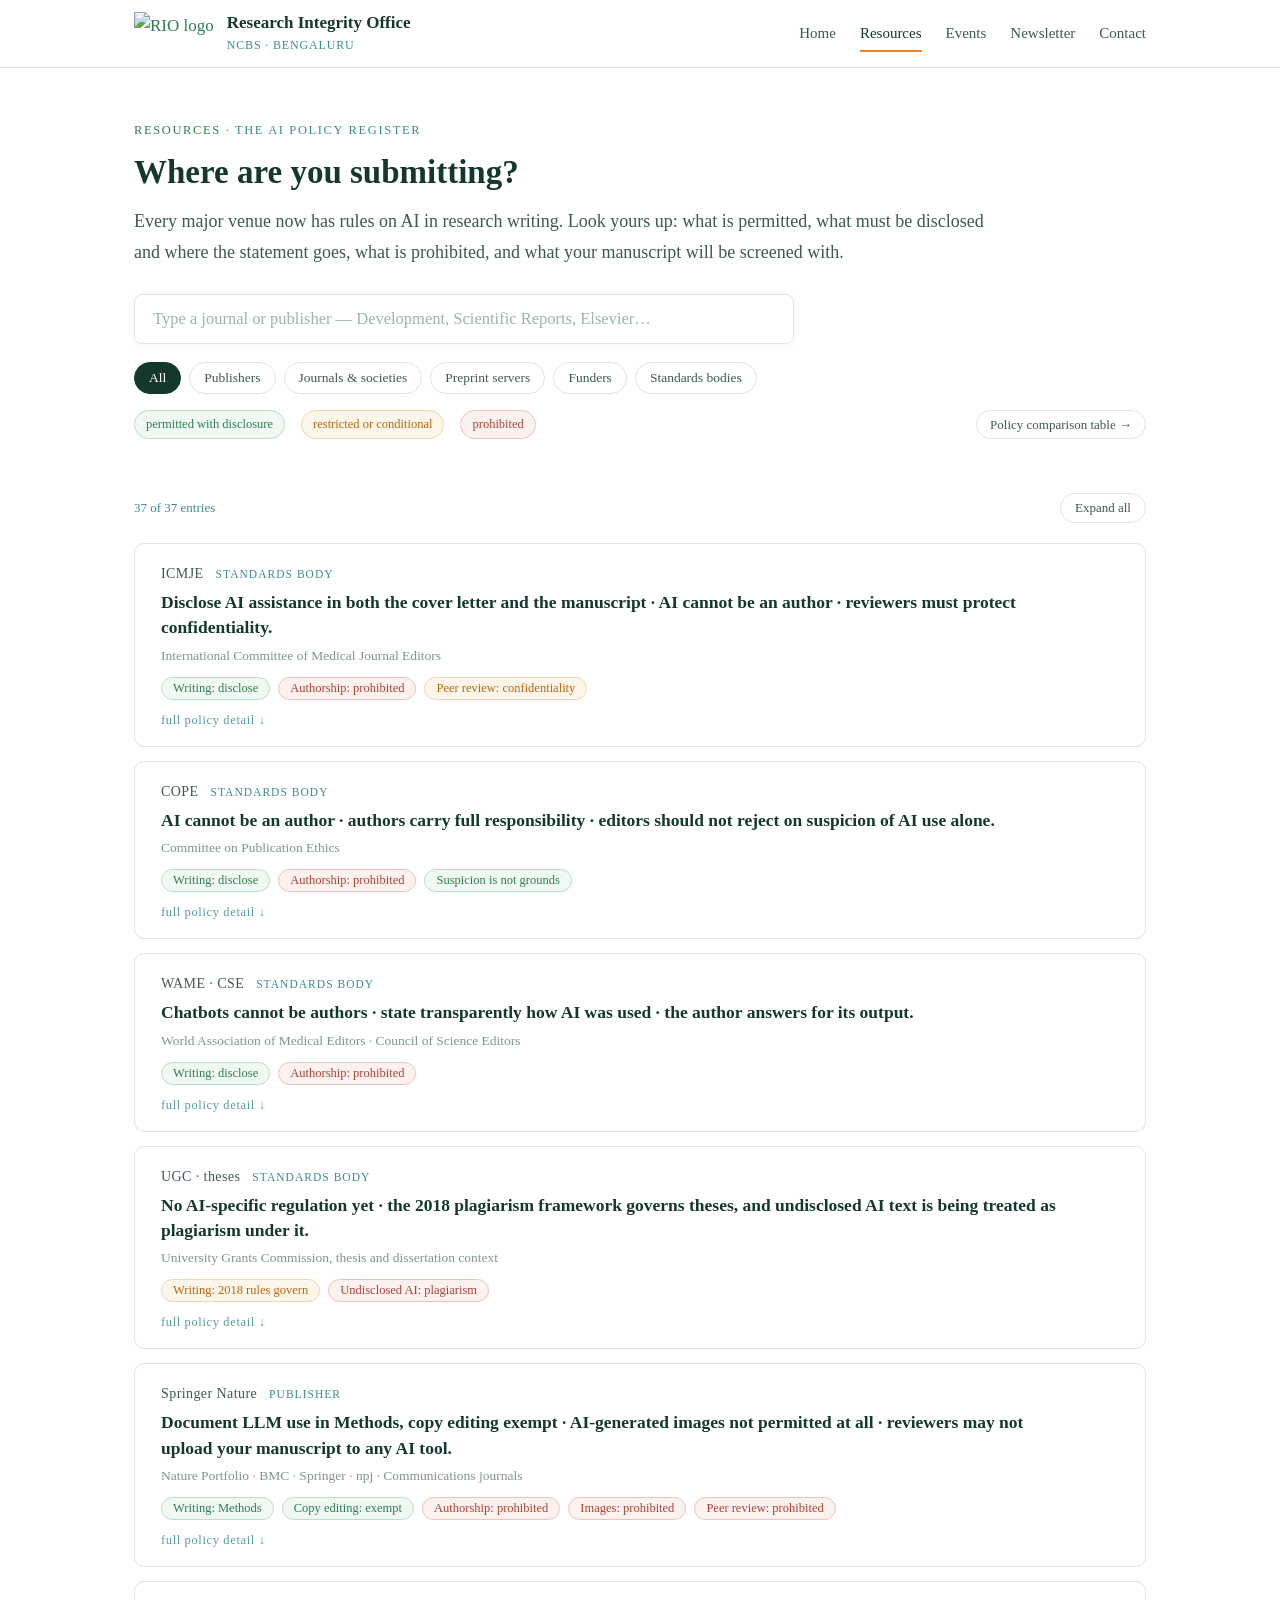
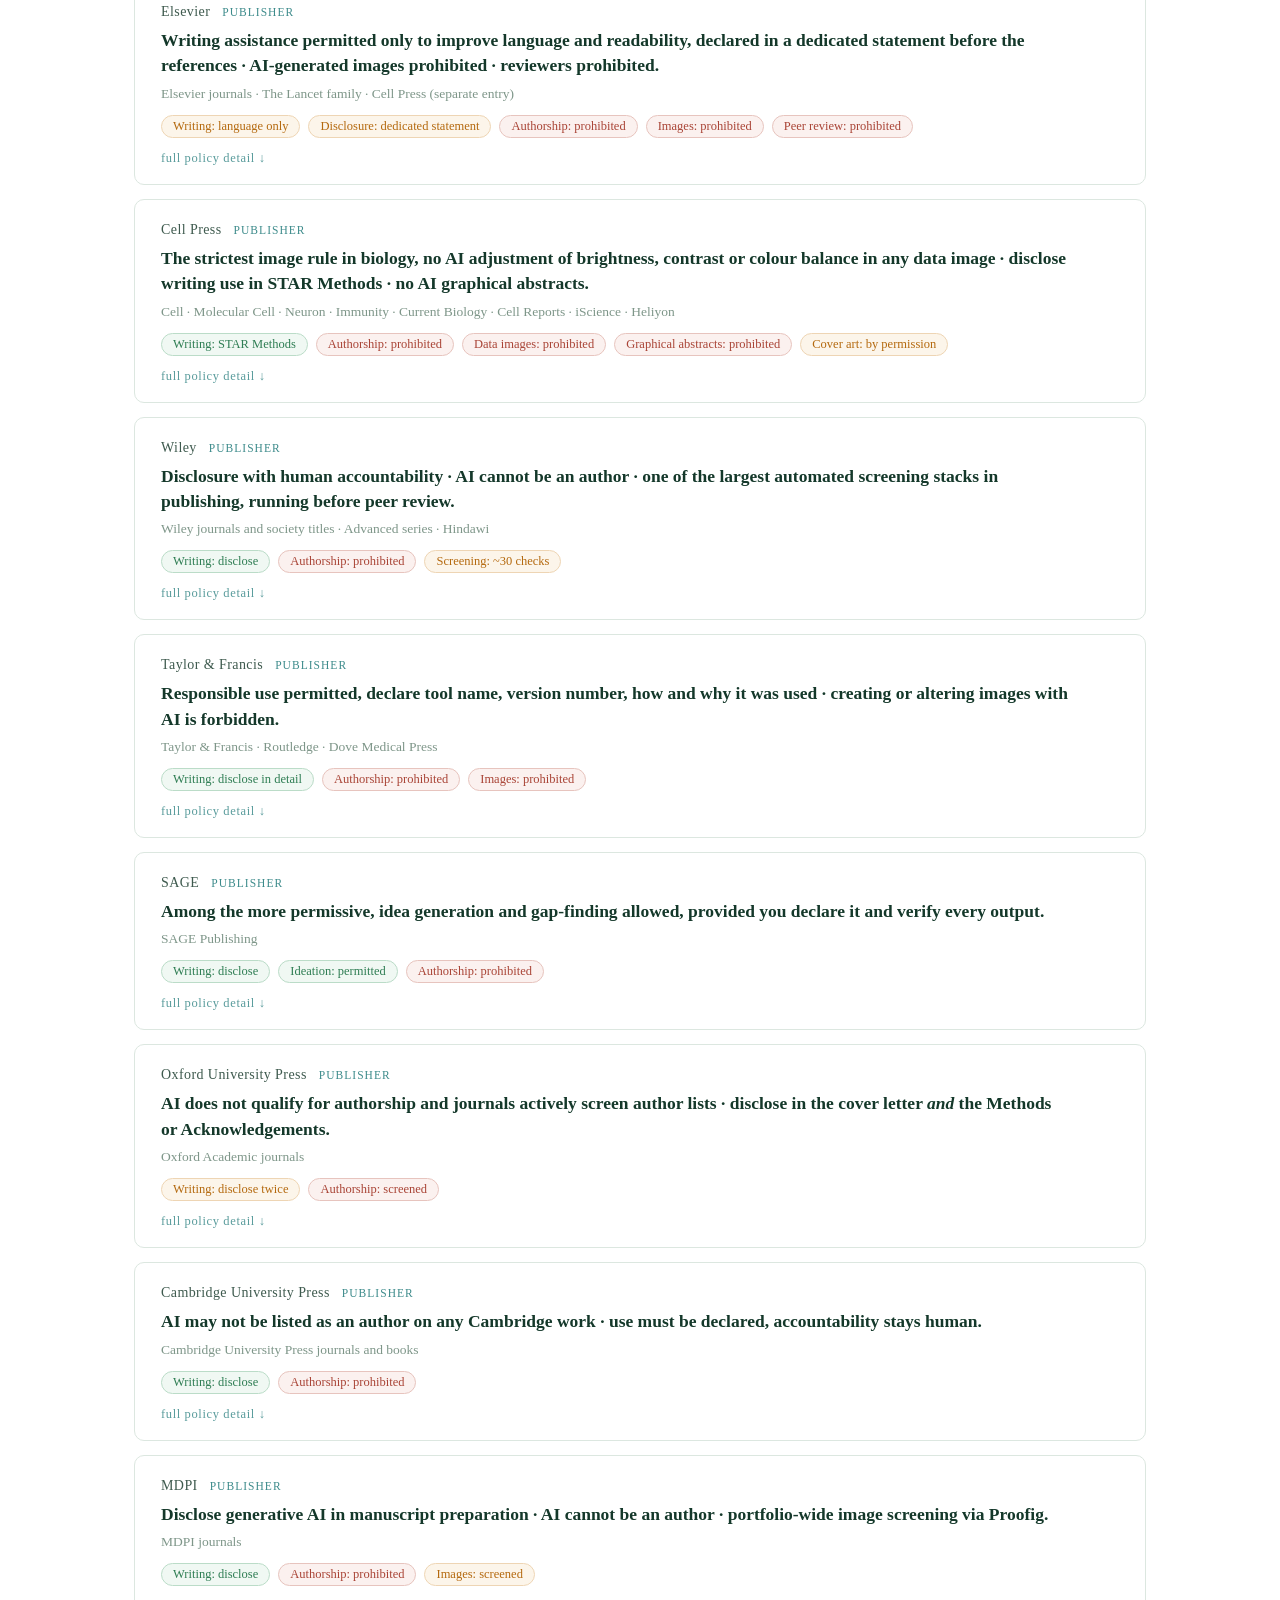
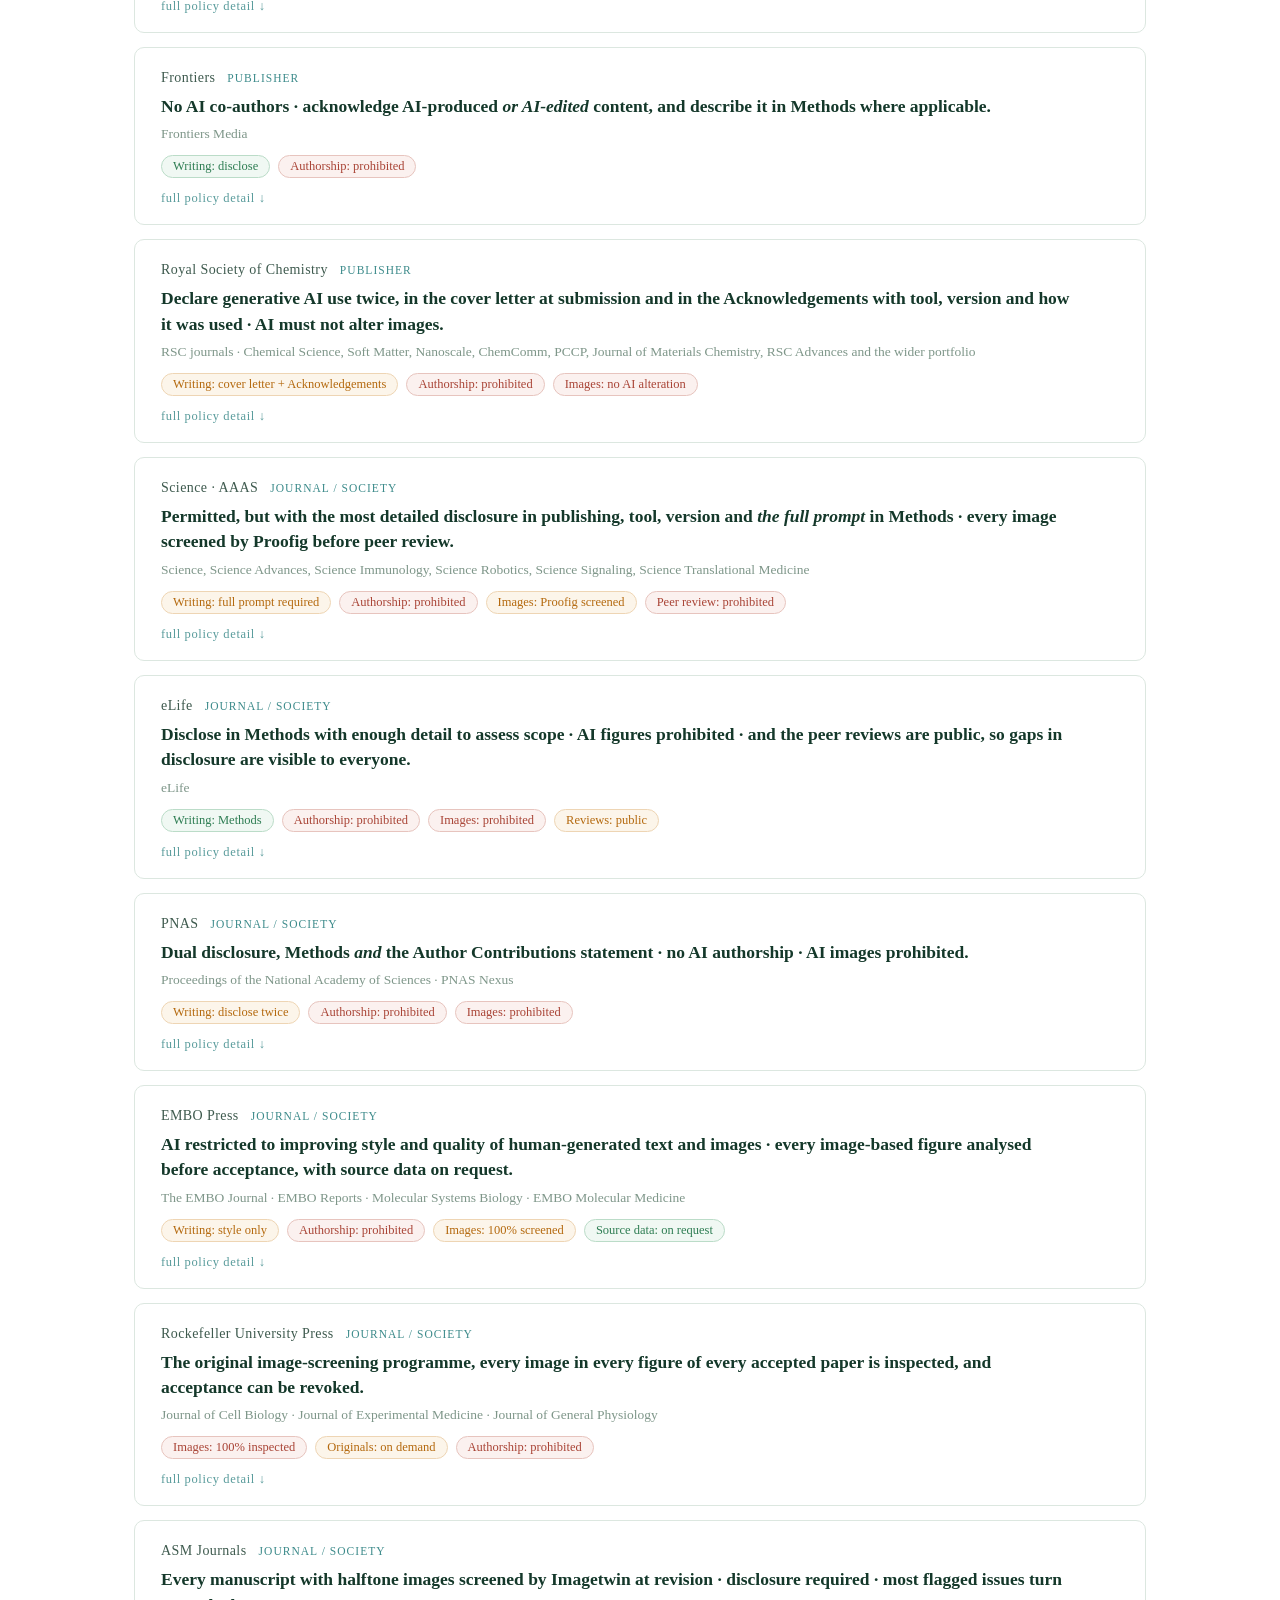
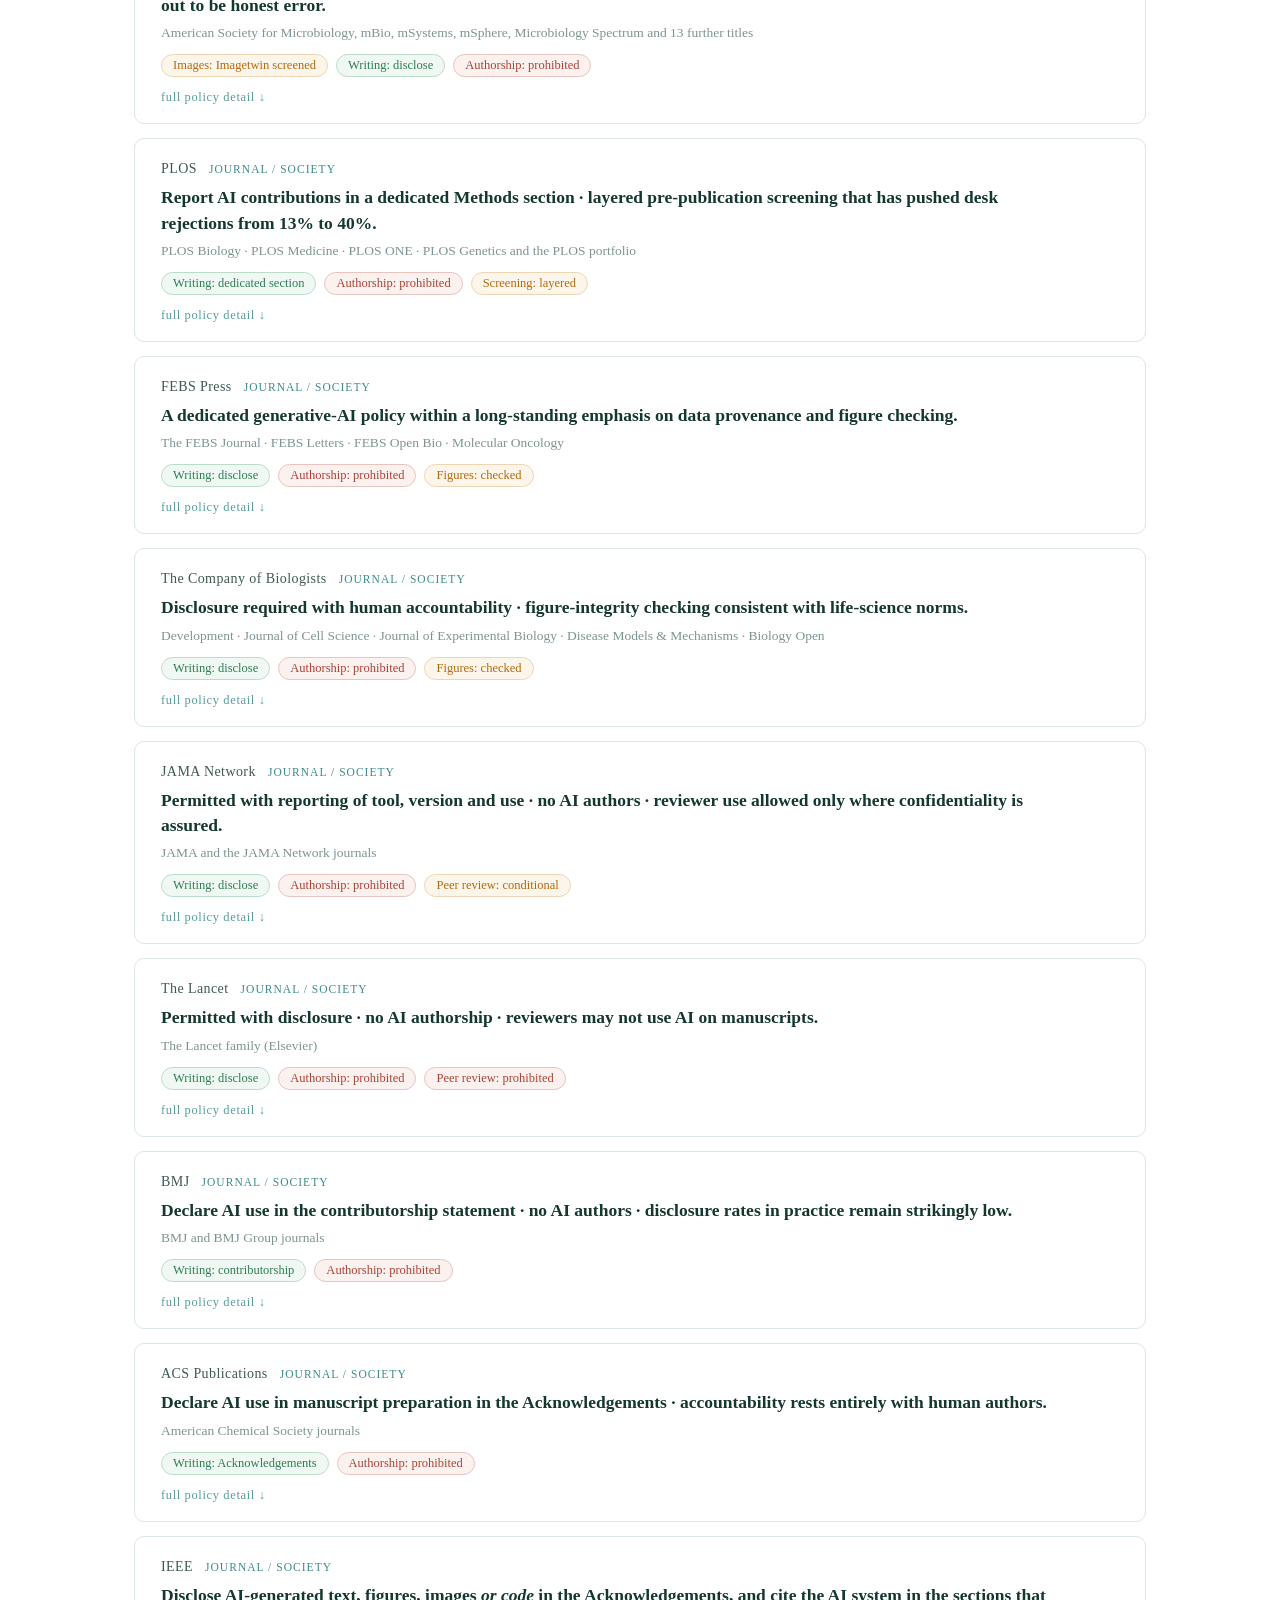
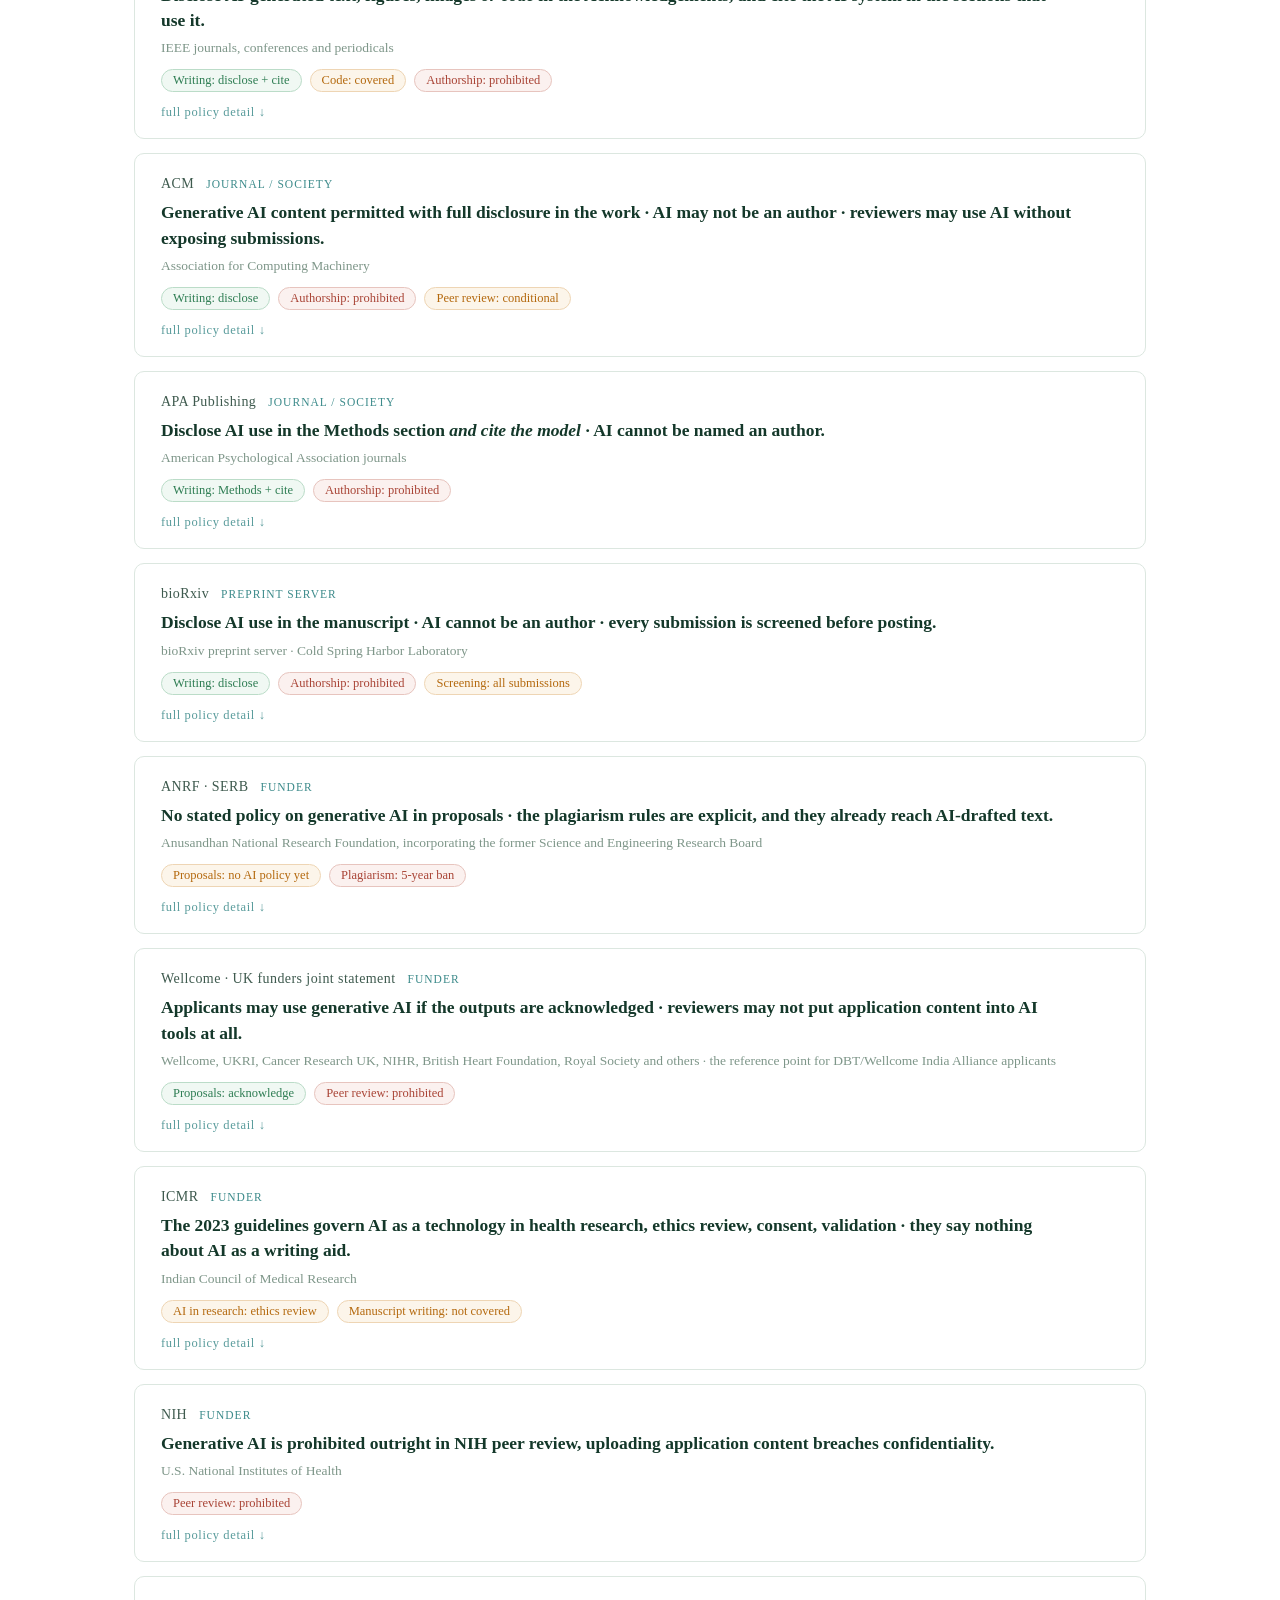
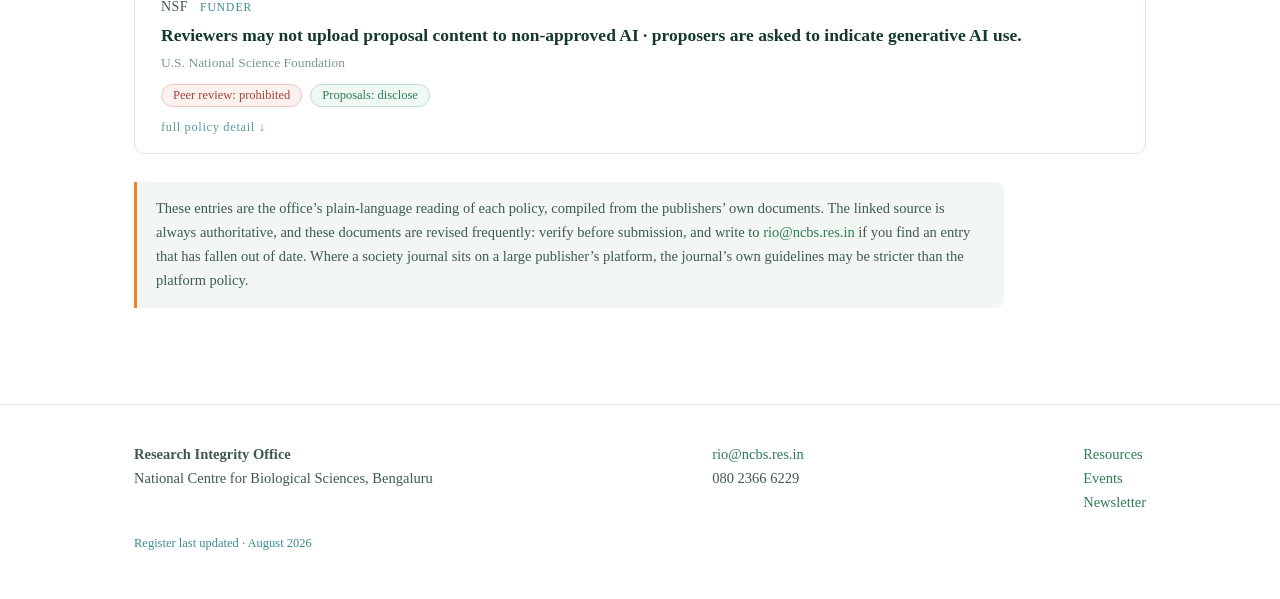
==== ai-register.html @ 05579d15 "Update site to v2 (new pages, AI policy register)" ====
<!DOCTYPE html>
<html lang="en">
<head>
<meta charset="UTF-8">
<meta name="viewport" content="width=device-width, initial-scale=1.0">
<title>AI Policy Register · Research Integrity Office · NCBS</title>
<meta name="description" content="Look up any journal's or publisher's policy on AI in research writing, figures and peer review — a register maintained and verified by the Research Integrity Office at NCBS.">
<link rel="stylesheet" href="styles.css">
</head>
<body>

<header class="site">
  <div class="nav">
    <a class="brand" href="index.html">
      <img src="assets/rio-logo.jpeg" alt="RIO logo">
      <span class="brand-text"><strong>Research Integrity Office</strong><span>NCBS · Bengaluru</span></span>
    </a>
    <button class="menu-toggle" aria-label="Open menu">Menu</button>
    <nav class="menu">
      <a href="index.html">Home</a>
      <a href="resources.html" class="active">Resources</a>
      <a href="events.html">Events</a>
      <a href="newsletter.html">Newsletter</a>
      <a href="contact.html">Contact</a>
    </nav>
  </div>
</header>

<main>

<section class="hero inner" style="padding-bottom:36px;">
  <div class="wrap">
    <p class="eyebrow"><a href="resources.html">Resources</a> · The AI policy register</p>
    <h1>Where are you submitting?</h1>
    <p class="lede" style="margin-top:14px;">
      Every major venue now has rules on AI in research writing. Look yours up: what is
      permitted, what must be disclosed and where the statement goes, what is prohibited,
      and what your manuscript will be screened with.
    </p>
    <div class="reg-search">
      <input id="register-search" type="search"
        placeholder="Type a journal or publisher — Development, Scientific Reports, Elsevier…"
        aria-label="Search journals and publishers" autocomplete="off">
      <div id="register-suggest" class="sugg" hidden></div>
    </div>
    <div class="filters" role="group" aria-label="Filter by category">
      <button class="filter-btn on" data-cat="all">All</button>
      <button class="filter-btn" data-cat="publisher">Publishers</button>
      <button class="filter-btn" data-cat="journal">Journals &amp; societies</button>
      <button class="filter-btn" data-cat="preprint">Preprint servers</button>
      <button class="filter-btn" data-cat="funder">Funders</button>
      <button class="filter-btn" data-cat="standards">Standards bodies</button>
    </div>
    <div class="legend" aria-hidden="true">
      <span class="chip ok">permitted with disclosure</span>
      <span class="chip warn">restricted or conditional</span>
      <span class="chip stop">prohibited</span>
      <a class="jump" href="comparison.html">Policy comparison table &rarr;</a>
    </div>
  </div>
</section>

<section style="padding-top:8px;">
  <div class="wrap">
    <div class="register-meta">
      <span id="register-count"></span>
      <button id="expand-all">Expand all</button>
    </div>

    <div id="register-list"></div>

    <div class="disclaimer" style="margin-top:28px;">
      These entries are the office&rsquo;s plain-language reading of each policy, compiled from
      the publishers&rsquo; own documents. The linked source is always authoritative, and these
      documents are revised frequently: verify before submission, and write to
      <a href="mailto:rio@ncbs.res.in">rio@ncbs.res.in</a> if you find an entry that has
      fallen out of date. Where a society journal sits on a large publisher&rsquo;s platform,
      the journal&rsquo;s own guidelines may be stricter than the platform policy.
    </div>
  </div>
</section>

</main>

<footer class="site">
  <div class="wrap">
    <div class="cols">
      <div>
        <strong>Research Integrity Office</strong><br>
        National Centre for Biological Sciences, Bengaluru
      </div>
      <div>
        <a href="mailto:rio@ncbs.res.in">rio@ncbs.res.in</a><br>
        080&nbsp;2366&nbsp;6229
      </div>
      <div>
        <a href="resources.html">Resources</a><br>
        <a href="events.html">Events</a><br>
        <a href="newsletter.html">Newsletter</a>
      </div>
    </div>
    <p class="stamp">Register last updated · August 2026</p>
  </div>
</footer>

<script src="register-data.js"></script>
<script src="register.js"></script>
</body>
</html>
---- styles.css ----
/* ============================================================
   Research Integrity Office · NCBS
   Palette drawn from the RIO logo:
   ink   #14382A  deep green (text)
   leaf  #4CAF72  logo green (links, active)
   teal  #3D8B8B  logo teal (labels, secondary)
   nib   #E8842C  logo orange (single accent)
   Typeface: Times New Roman throughout.
   ============================================================ */

:root {
  --ink: #14382A;
  --ink-soft: #3E5A4E;
  --leaf: #4CAF72;
  --leaf-deep: #2E7D53;
  --teal: #3D8B8B;
  --nib: #E8842C;
  --paper: #FFFFFF;
  --mist: #F2F7F4;
  --hairline: #DCE7E0;
  --ok: #2E7D53;
  --warn: #B4690E;
  --stop: #A94436;
  --maxw: 1060px;
  --serif: "Times New Roman", Times, "Liberation Serif", serif;
}

* { box-sizing: border-box; margin: 0; padding: 0; }

html { scroll-behavior: smooth; }
@media (prefers-reduced-motion: reduce) {
  html { scroll-behavior: auto; }
  * { transition: none !important; animation: none !important; }
}

body {
  font-family: var(--serif);
  color: var(--ink);
  background: var(--paper);
  line-height: 1.65;
  font-size: 17px;
}

.wrap { max-width: var(--maxw); margin: 0 auto; padding: 0 24px; }

a { color: var(--leaf-deep); text-decoration: none; border-bottom: 1px solid transparent; transition: color .15s, border-color .15s; }
a:hover { color: var(--nib); border-bottom-color: var(--nib); }
a:focus-visible, button:focus-visible, input:focus-visible {
  outline: 2px solid var(--nib); outline-offset: 3px; border-radius: 2px;
}

/* ---------- navigation ---------- */
header.site {
  border-bottom: 1px solid var(--hairline);
  background: var(--paper);
  position: sticky; top: 0; z-index: 50;
}
.nav {
  display: flex; align-items: center; justify-content: space-between;
  padding: 12px 24px; max-width: var(--maxw); margin: 0 auto;
}
.brand { display: flex; align-items: center; gap: 13px; border: none; }
.brand img { height: 42px; width: auto; display: block; }
.brand .brand-text { line-height: 1.25; }
.brand .brand-text strong { display: block; font-size: 17px; font-weight: 700; color: var(--ink); }
.brand .brand-text span { font-size: 12px; letter-spacing: .07em; text-transform: uppercase; color: var(--teal); }
nav.menu { display: flex; gap: 24px; }
nav.menu a { font-size: 15px; color: var(--ink-soft); border: none; padding: 4px 0; position: relative; }
nav.menu a::after {
  content: ""; position: absolute; left: 0; right: 100%; bottom: -2px;
  height: 2px; background: var(--nib); transition: right .2s ease;
}
nav.menu a:hover { color: var(--ink); }
nav.menu a:hover::after, nav.menu a.active::after { right: 0; }
nav.menu a.active { color: var(--ink); }
.menu-toggle { display: none; background: none; border: 1px solid var(--hairline); border-radius: 6px; padding: 6px 12px; font-family: var(--serif); font-size: 14px; color: var(--ink); cursor: pointer; }

/* ---------- shared blocks ---------- */
.eyebrow {
  font-size: 12.5px; letter-spacing: .13em;
  text-transform: uppercase; color: var(--teal); margin-bottom: 12px;
}
h1 { font-weight: 700; font-size: clamp(25px, 3.2vw, 33px); line-height: 1.22; letter-spacing: 0; }
h2 { font-weight: 700; font-size: clamp(20px, 2.4vw, 24px); line-height: 1.28; margin-bottom: 14px; }
h3 { font-weight: 700; font-size: 18px; margin-bottom: 8px; }
.lede { font-size: 18px; line-height: 1.7; color: var(--ink-soft); max-width: 48em; }
section { padding: 56px 0; }
section.tint { background: var(--mist); }
.rule { border: none; border-top: 1px solid var(--hairline); }

.grid-2 { display: grid; grid-template-columns: 1.15fr .85fr; gap: 52px; align-items: start; }
.grid-3 { display: grid; grid-template-columns: repeat(3, 1fr); gap: 26px; }

.card {
  background: var(--paper); border: 1px solid var(--hairline); border-radius: 10px;
  padding: 26px; transition: border-color .15s, box-shadow .15s;
}
.card:hover { border-color: var(--leaf); box-shadow: 0 4px 18px rgba(20,56,42,.06); }
.card .k { font-size: 12px; color: var(--teal); letter-spacing: .1em; text-transform: uppercase; margin-bottom: 10px; }
.card p { font-size: 15px; color: var(--ink-soft); }

.btn {
  display: inline-block; background: var(--ink); color: #fff; border: none;
  padding: 11px 24px; border-radius: 6px; font-size: 15.5px; font-family: var(--serif);
  transition: background .15s; cursor: pointer;
}
.btn:hover { background: var(--nib); color: #fff; }
.btn.ghost { background: transparent; color: var(--ink); border: 1px solid var(--ink); }
.btn.ghost:hover { border-color: var(--nib); color: var(--nib); background: transparent; }

/* ---------- photographs ---------- */
figure.photo { margin: 0; }
figure.photo img {
  display: block; width: 100%; height: auto; border-radius: 8px;
  border: 1px solid var(--hairline);
}
figure.photo figcaption {
  font-size: 13px; color: var(--teal); margin-top: 8px;
  letter-spacing: .04em;
}
.photo-band { display: grid; grid-template-columns: repeat(3, 1fr); gap: 22px; margin-top: 26px; }
.photo-band img { width: 100%; height: 240px; object-fit: cover; }

/* ---------- hero with network-map background ---------- */
.hero {
  padding: 72px 0 60px;
  position: relative;
  overflow: hidden;
}
.hero::before {
  content: "";
  position: absolute; inset: 0;
  background: url("assets/network-map.png") center / cover no-repeat;
  opacity: 0.09;
  pointer-events: none;
}
.hero > .wrap { position: relative; }
.hero .grid-2 { align-items: center; }

/* subtler network wash for inner-page heros */
.hero.inner { padding: 52px 0 40px; }
.hero.inner::before { opacity: 0.05; }

/* ---------- quotes ---------- */
blockquote.q {
  border-left: 3px solid var(--leaf);
  background: var(--paper);
  padding: 20px 26px;
  margin: 0;
  font-size: 17px;
  line-height: 1.75;
  color: var(--ink);
}
blockquote.q footer {
  margin-top: 12px; font-size: 13.5px; color: var(--teal);
  font-style: normal;
}
blockquote.q footer a { color: var(--teal); border-bottom: 1px solid var(--hairline); }
blockquote.q footer a:hover { color: var(--nib); }
.qlist blockquote.q { margin-bottom: 18px; }
blockquote.centrepiece {
  border: none; background: none; text-align: center;
  font-size: 19px; font-style: italic; color: var(--ink);
  max-width: 42em; margin: 26px auto 0; padding: 0 12px;
  line-height: 1.8;
}

/* ---------- honour code ---------- */
.honour {
  background: var(--mist);
  border: 1px solid var(--hairline);
  border-radius: 10px;
  padding: 34px 38px;
}
.honour p.codeline { font-size: 17.5px; line-height: 1.8; }
.honour .src-note { font-size: 13.5px; color: var(--teal); margin-top: 14px; }

/* ---------- procedures flow ---------- */
.flow { display: grid; grid-template-columns: repeat(4, 1fr); gap: 0; margin-top: 26px; }
.flow .step { padding: 20px 20px 24px; border: 1px solid var(--hairline); border-right: none; background: var(--paper); }
.flow .step:first-child { border-radius: 10px 0 0 10px; }
.flow .step:last-child { border-right: 1px solid var(--hairline); border-radius: 0 10px 10px 0; }
.flow .n { font-size: 12px; letter-spacing: .08em; text-transform: uppercase; color: var(--nib); margin-bottom: 8px; }
.flow h4 { font-size: 16.5px; margin-bottom: 6px; }
.flow p { font-size: 14px; color: var(--ink-soft); line-height: 1.55; }

/* ---------- resources: section toggle ---------- */
.res-tabs { display: flex; gap: 10px; flex-wrap: wrap; margin-top: 26px; }
.res-tab-btn {
  font-family: var(--serif); font-size: 15px;
  padding: 10px 20px; border-radius: 999px; border: 1px solid var(--hairline);
  background: var(--paper); color: var(--ink-soft); cursor: pointer; transition: all .15s;
}
.res-tab-btn:hover { border-color: var(--nib); color: var(--nib); }
.res-tab-btn.on { background: var(--ink); border-color: var(--ink); color: #fff; }
.res-tab { display: none; }
.res-tab.on { display: block; }

/* ---------- resources ---------- */
.res-list { border-top: 1px solid var(--hairline); margin-top: 8px; }
.res-item { padding: 22px 0; border-bottom: 1px solid var(--hairline); }
.res-item h3 { margin-bottom: 6px; font-size: 17.5px; }
.res-item p { font-size: 15.5px; color: var(--ink-soft); max-width: 56em; }
.res-item .go { display: inline-block; margin-top: 8px; font-size: 14.5px; }
.note {
  border-left: 3px solid var(--nib); background: var(--mist);
  padding: 14px 18px; font-size: 14.5px; color: var(--ink-soft);
  border-radius: 0 8px 8px 0; max-width: 60em;
}

/* research integrity register (static entries) */
.ri-register details {
  border: 1px solid var(--hairline); border-radius: 10px;
  background: var(--paper); margin-bottom: 12px; overflow: hidden;
}
.ri-register summary {
  cursor: pointer; list-style: none; padding: 20px 24px;
}
.ri-register summary::-webkit-details-marker { display: none; }
.ri-register summary .org { font-weight: 700; font-size: 17px; }
.ri-register summary .scope { font-size: 12px; letter-spacing: .09em; text-transform: uppercase; color: var(--teal); margin-left: 10px; }
.ri-register summary .line { font-size: 15px; color: var(--ink-soft); margin-top: 5px; max-width: 56em; }
.ri-register .body { padding: 0 24px 22px; border-top: 1px solid var(--mist); }
.ri-register .body p { font-size: 15px; color: var(--ink-soft); margin-top: 12px; max-width: 58em; }
.ri-register .body p strong { color: var(--ink); }
.ri-register .body .src { font-size: 14px; margin-top: 12px; }
.ri-register details[open] { border-color: var(--leaf); }

/* ============================================================
   AI policy register (interactive, register.js)
   ============================================================ */
.register-tools { display:flex; gap:14px; flex-wrap:wrap; align-items:center; margin:22px 0 10px; }
.register-tools input[type="search"] {
  flex:1 1 300px; padding:11px 15px; border:1px solid var(--hairline); border-radius:6px;
  font-family:var(--serif); font-size:15px; color:var(--ink); background:var(--paper);
}
.register-tools input[type="search"]::placeholder { color:#9DB4A8; }
.filters { display:flex; gap:8px; flex-wrap:wrap; }
.filter-btn {
  font-family:var(--serif); font-size:13.5px;
  padding:7px 14px; border-radius:999px; border:1px solid var(--hairline);
  background:var(--paper); color:var(--ink-soft); cursor:pointer; transition:all .15s;
}
.filter-btn:hover { border-color:var(--nib); color:var(--nib); }
.filter-btn.on { background:var(--ink); border-color:var(--ink); color:#fff; }

.register-meta {
  display:flex; justify-content:space-between; align-items:center; gap:16px; flex-wrap:wrap;
  font-size:13px; color:var(--teal); margin:6px 0 20px;
}
#expand-all {
  font-family:var(--serif); font-size:13px; color:var(--ink-soft); background:none;
  border:1px solid var(--hairline); border-radius:999px; padding:6px 14px; cursor:pointer;
}
#expand-all:hover { border-color:var(--nib); color:var(--nib); }
.empty { font-size:15px; color:var(--ink-soft); padding:26px 4px; }

/* --- comparison matrix --- */
.mx-wrap { overflow-x:auto; margin-top:24px; border:1px solid var(--hairline); border-radius:10px; }
table.mx { width:100%; border-collapse:collapse; font-size:14px; min-width:720px; }
table.mx th, table.mx td { text-align:left; padding:12px 15px; border-bottom:1px solid var(--hairline); }
table.mx thead th {
  font-size:12px; letter-spacing:.09em; text-transform:uppercase;
  color:var(--teal); background:var(--mist); font-weight:400;
}
table.mx tbody th { font-weight:700; font-size:14.5px; color:var(--ink); white-space:nowrap; }
table.mx tbody tr:last-child th, table.mx tbody tr:last-child td { border-bottom:none; }
table.mx tbody tr:hover td, table.mx tbody tr:hover th { background:var(--mist); }
table.mx td { color:var(--ink-soft); }
table.mx td.na { color:#B9CBC1; }
.dot { display:inline-block; width:8px; height:8px; border-radius:50%; margin-right:8px; vertical-align:middle; }
.dot.ok { background:var(--ok); } .dot.warn { background:var(--warn); } .dot.stop { background:var(--stop); }

/* --- entries --- */
.entry {
  border:1px solid var(--hairline); border-radius:10px; margin-bottom:14px;
  background:var(--paper); overflow:hidden; transition:border-color .18s, box-shadow .18s;
}
.entry:hover { border-color:var(--leaf); box-shadow:0 6px 24px rgba(20,56,42,.07); }
.entry.open { border-color:var(--leaf); }
.entry-head {
  display:block; width:100%; text-align:left; background:none; border:none;
  padding:22px 26px 18px; cursor:pointer; font-family:inherit; color:inherit; position:relative;
}
.entry-org { display:flex; align-items:baseline; gap:12px; flex-wrap:wrap; margin-bottom:8px; }
.entry-org .name { font-size:14px; letter-spacing:.03em; color:var(--ink-soft); }
.entry-org .cat { font-size:11.5px; letter-spacing:.09em; text-transform:uppercase; color:var(--teal); }
.entry .verdict {
  font-size:17.5px; font-weight:700;
  line-height:1.45; color:var(--ink); transition:color .15s; max-width:52em;
}
.entry:hover .verdict, .entry.open .verdict { color:var(--leaf-deep); }
.entry-full { font-size:13.5px; color:#7E9689; margin-top:7px; }
.chips { display:flex; gap:8px; flex-wrap:wrap; margin-top:13px; }
.chip { font-size:12.5px; padding:3px 11px; border-radius:999px; border:1px solid; }
.chip.ok   { color:var(--ok);   border-color:#BBDCC8; background:#F0F8F3; }
.chip.warn { color:var(--warn); border-color:#EED5B4; background:#FCF5EA; }
.chip.stop { color:var(--stop); border-color:#E7C4BE; background:#FBF1EF; }
.more { display:inline-block; margin-top:13px; font-size:12.5px; letter-spacing:.05em; color:var(--teal); opacity:.85; }
.more::after { content:" ↓"; }
.entry.open .more { display:none; }

.entry-body {
  max-height:0; overflow:hidden; transition:max-height .35s ease, padding .3s ease;
  padding:0 26px; border-top:0 solid var(--hairline);
}
.entry.open .entry-body { max-height:2400px; padding:20px 26px 24px; border-top:1px solid var(--hairline); }
.field { display:grid; grid-template-columns:150px 1fr; gap:20px; padding:13px 0; border-bottom:1px solid var(--mist); }
.field:last-of-type { border-bottom:none; }
.fk { font-size:11.5px; letter-spacing:.09em; text-transform:uppercase; color:var(--teal); padding-top:3px; }
.field p { font-size:15px; color:var(--ink-soft); line-height:1.7; max-width:56em; }
.field p strong { color:var(--ink); font-weight:700; }
.field.takeaway { background:var(--mist); border-radius:8px; padding:15px 17px; margin-top:8px; border-bottom:none; }
.field.takeaway p { color:var(--ink); }
.entry-body .meta-row {
  display:flex; justify-content:space-between; align-items:center; gap:16px;
  flex-wrap:wrap; margin-top:18px; padding-top:15px; border-top:1px solid var(--hairline);
}
.entry-body .verified { font-size:12.5px; color:var(--teal); max-width:60%; line-height:1.6; }
.entry-body .out { font-size:14px; color:var(--leaf-deep); border-bottom:1px solid var(--hairline); }
.entry-body .out:hover { color:var(--nib); border-bottom-color:var(--nib); }

.legend { display:flex; gap:16px; flex-wrap:wrap; margin:16px 0 4px; font-size:12.5px; color:var(--ink-soft); }
.legend .chip { pointer-events:none; }

.disclaimer {
  border-left:3px solid var(--nib); background:var(--mist);
  padding:15px 19px; font-size:14.5px; color:var(--ink-soft); border-radius:0 8px 8px 0; max-width:60em;
}

/* ---------- definitions list ---------- */
.defs { margin-top: 24px; border-top: 1px solid var(--hairline); }
.defs .def { padding: 18px 0; border-bottom: 1px solid var(--hairline); }
.defs .src { font-size: 12.5px; letter-spacing: .09em; text-transform: uppercase; color: var(--teal); margin-bottom: 4px; }
.defs p { font-size: 15.5px; color: var(--ink-soft); max-width: 46em; }
.defs p.quote { color: var(--ink); }
.defs .cite { font-size: 13.5px; margin-top: 4px; }

/* ---------- events ---------- */
.event {
  border: 1px solid var(--hairline); border-radius: 10px; padding: 26px 28px;
  background: var(--paper); max-width: 46em;
}
.event .when { font-size: 12.5px; letter-spacing: .09em; text-transform: uppercase; color: var(--nib); margin-bottom: 8px; }
.event p { font-size: 15.5px; color: var(--ink-soft); margin-top: 6px; }

/* ---------- contact ---------- */
.contact-card { background: var(--mist); border: 1px solid var(--hairline); border-radius: 12px; padding: 34px; max-width: 560px; }
.contact-card .line { display: flex; gap: 14px; padding: 10px 0; border-bottom: 1px solid var(--hairline); font-size: 16px; }
.contact-card .line:last-child { border-bottom: none; }
.contact-card .label { font-size: 12px; letter-spacing: .09em; text-transform: uppercase; color: var(--teal); min-width: 90px; padding-top: 4px; }

/* ---------- newsletter ---------- */
.coming {
  display: inline-block; font-size: 13.5px; letter-spacing: .07em;
  color: var(--nib); border: 1px solid var(--nib); border-radius: 999px; padding: 5px 14px;
}

/* ---------- footer ---------- */
footer.site {
  border-top: 1px solid var(--hairline); padding: 38px 0 46px; margin-top: 40px;
  font-size: 14.5px; color: var(--ink-soft);
}
footer .cols { display: flex; justify-content: space-between; gap: 30px; flex-wrap: wrap; }
footer .stamp { font-size: 12.5px; color: var(--teal); margin-top: 18px; }

/* ---------- responsive ---------- */
@media (max-width: 860px) {
  .grid-2, .grid-3, .photo-band { grid-template-columns: 1fr; }
  .flow { grid-template-columns: 1fr; }
  .flow .step { border-right: 1px solid var(--hairline); border-bottom: none; }
  .flow .step:first-child { border-radius: 10px 10px 0 0; }
  .flow .step:last-child { border-bottom: 1px solid var(--hairline); border-radius: 0 0 10px 10px; }
  nav.menu {
    display: none; position: absolute; top: 100%; left: 0; right: 0;
    background: var(--paper); border-bottom: 1px solid var(--hairline);
    flex-direction: column; gap: 0; padding: 8px 24px 16px;
  }
  nav.menu.openm { display: flex; }
  nav.menu a { padding: 12px 0; border-bottom: 1px solid var(--mist); }
  .menu-toggle { display: block; }
  section { padding: 44px 0; }
  .hero { padding: 48px 0 40px; }
}
@media (max-width: 700px) {
  .field { grid-template-columns: 1fr; gap: 6px; }
  .entry-head { padding: 19px 19px 17px; }
  .entry.open .entry-body { padding: 17px 19px 21px; }
  .entry-body .verified { max-width: 100%; }
  .honour { padding: 26px 22px; }
}

/* ---------- register search with suggestions ---------- */
.reg-search { position: relative; max-width: 660px; margin-top: 26px; }
.reg-search input[type="search"] {
  width: 100%; padding: 14px 18px; border: 1px solid var(--hairline); border-radius: 8px;
  font-family: var(--serif); font-size: 16.5px; color: var(--ink); background: var(--paper);
  box-shadow: 0 2px 10px rgba(20,56,42,.04);
}
.reg-search input[type="search"]::placeholder { color: #9DB4A8; }
.sugg {
  position: absolute; top: calc(100% + 4px); left: 0; right: 0;
  background: var(--paper); border: 1px solid var(--hairline); border-radius: 8px;
  box-shadow: 0 12px 32px rgba(20,56,42,.12); z-index: 40;
  max-height: 330px; overflow-y: auto;
}
.sugg button {
  display: block; width: 100%; text-align: left; padding: 10px 16px;
  background: none; border: none; border-bottom: 1px solid var(--mist);
  font-family: var(--serif); font-size: 15px; color: var(--ink); cursor: pointer;
}
.sugg button:last-child { border-bottom: none; }
.sugg button:hover, .sugg button:focus-visible { background: var(--mist); }
.sugg .sugg-org { color: var(--teal); font-size: 13px; }
.hero .filters { margin-top: 18px; }

.sugg .sugg-note {
  display: block; padding: 10px 16px; font-size: 13.5px; color: var(--ink-soft);
  border-bottom: 1px solid var(--mist); background: var(--mist);
}
.sugg .sugg-note:last-child { border-bottom: none; }

/* ---------- journal-level verification banner ---------- */
.jnote {
  border-left: 3px solid var(--leaf); background: var(--mist);
  padding: 15px 19px; font-size: 14.5px; color: var(--ink);
  border-radius: 0 8px 8px 0; margin-bottom: 18px; line-height: 1.65;
}
.jnote.plain { border-left-color: var(--hairline); color: var(--ink-soft); }
.jnote strong { font-size: 15px; }

/* ---------- jump link to comparison table ---------- */
.legend .jump {
  font-size: 13px; padding: 3px 13px; border-radius: 999px;
  border: 1px solid var(--hairline); color: var(--ink-soft); background: var(--paper);
  margin-left: auto;
}
.legend .jump:hover { border-color: var(--nib); color: var(--nib); }

/* ---------- resources hub cards ---------- */
a.cardlink { display: block; border-bottom: none; color: inherit; }
a.cardlink h3 { transition: color .15s; }
a.cardlink:hover h3 { color: var(--leaf-deep); }
a.cardlink .opener { margin-top: 14px; font-size: 14px; color: var(--leaf-deep); }
a.cardlink:hover .opener { color: var(--nib); }
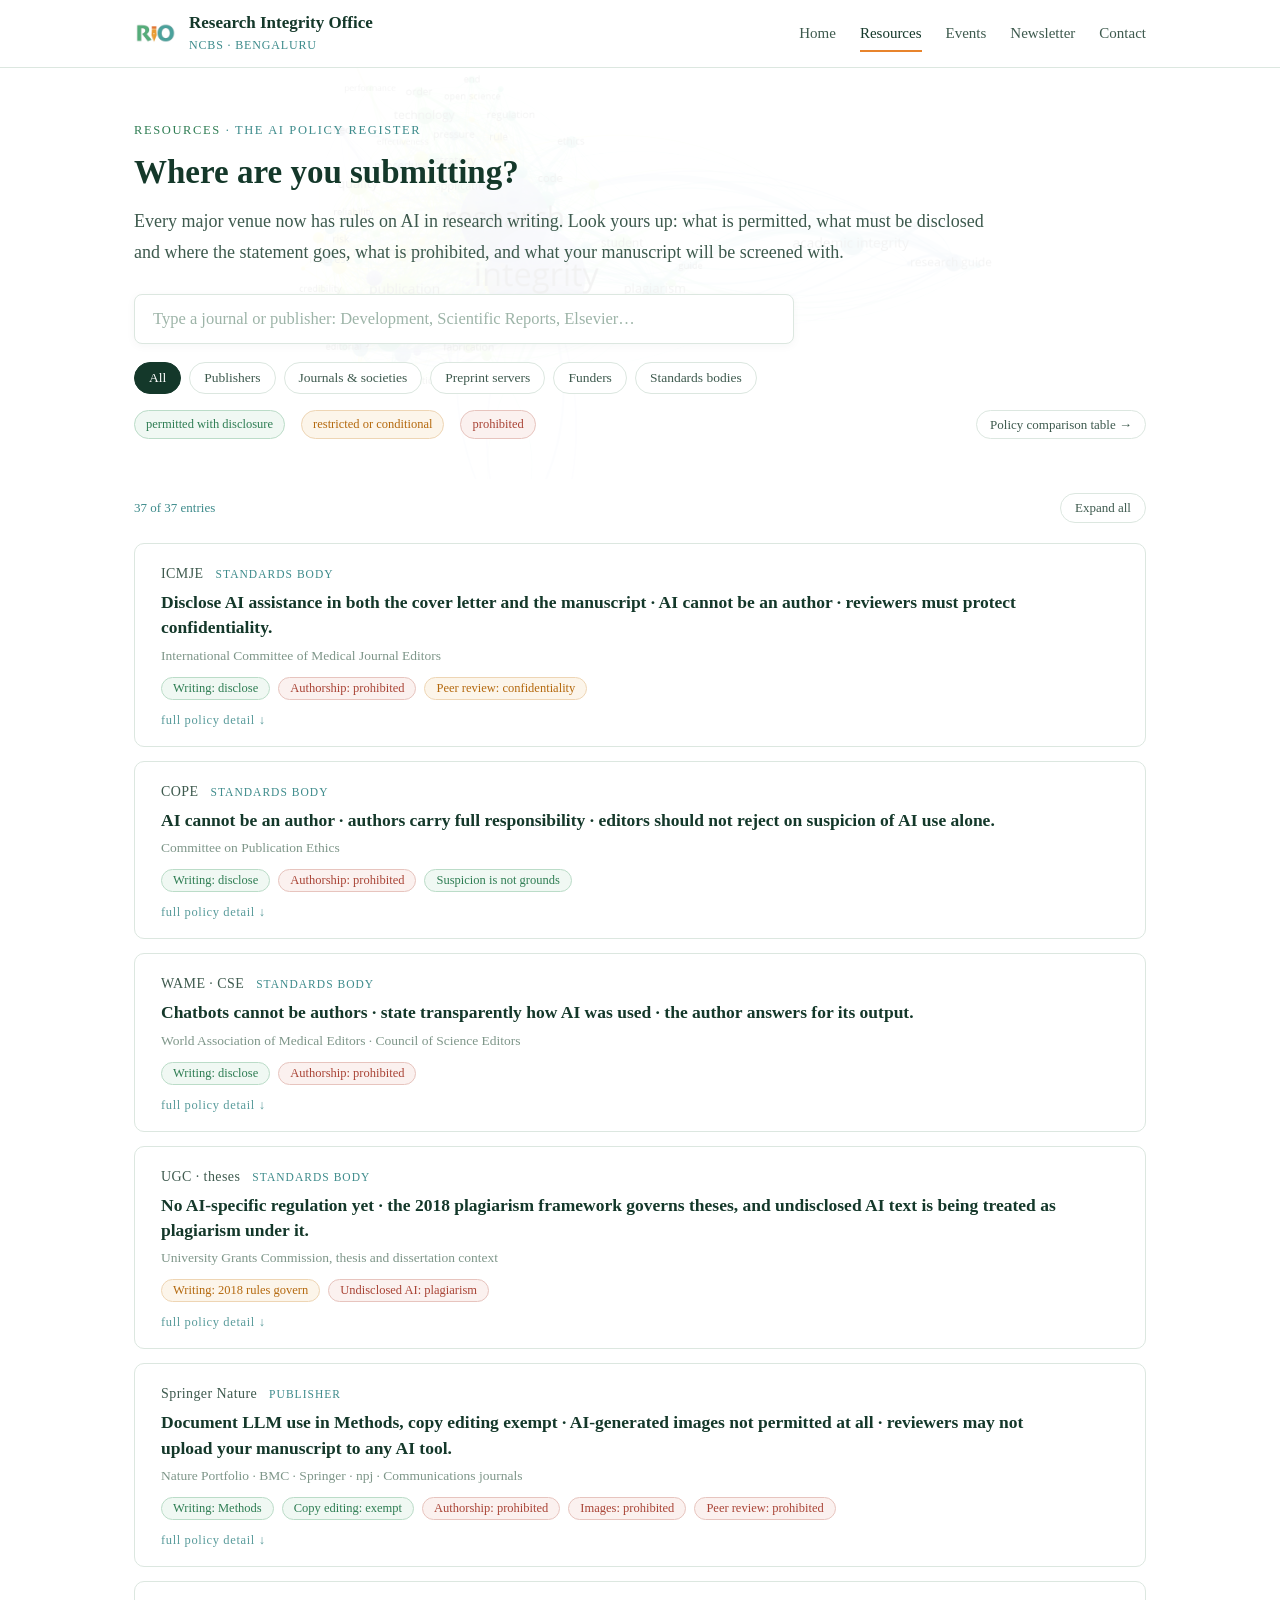
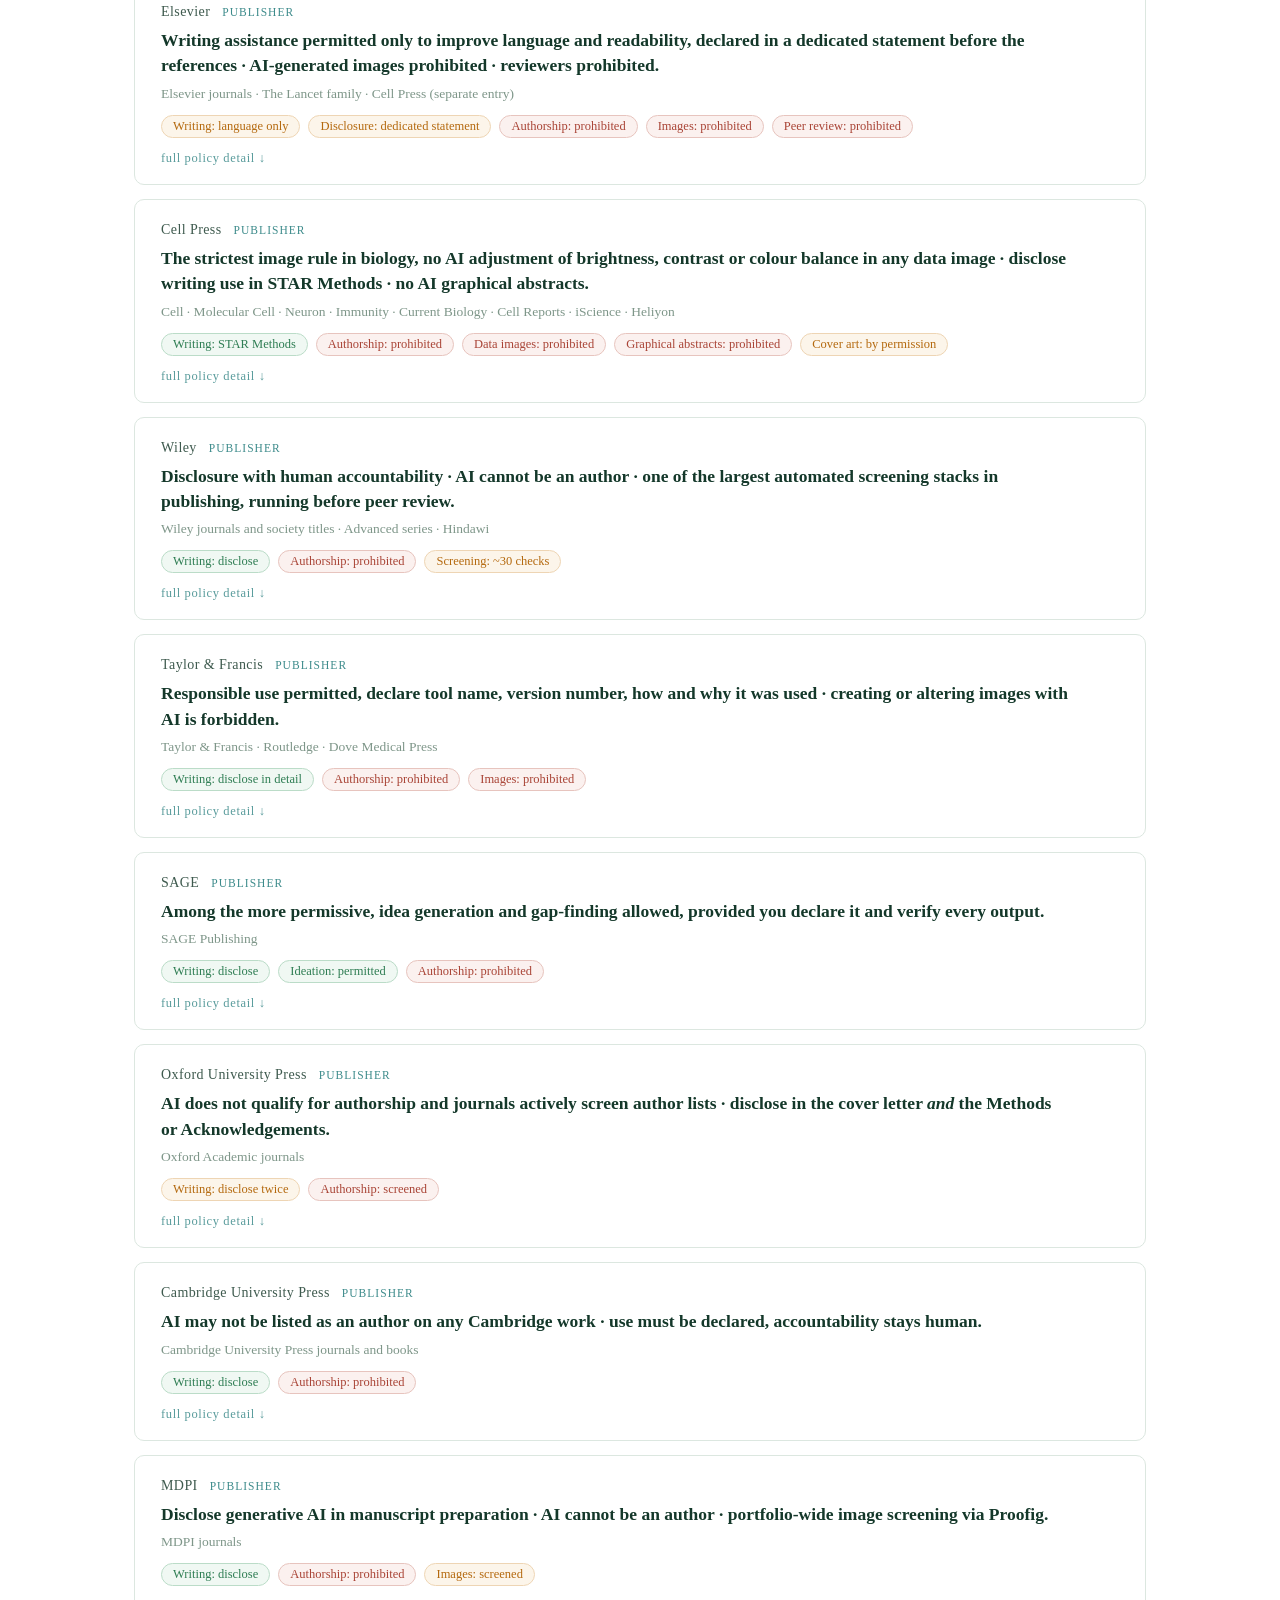
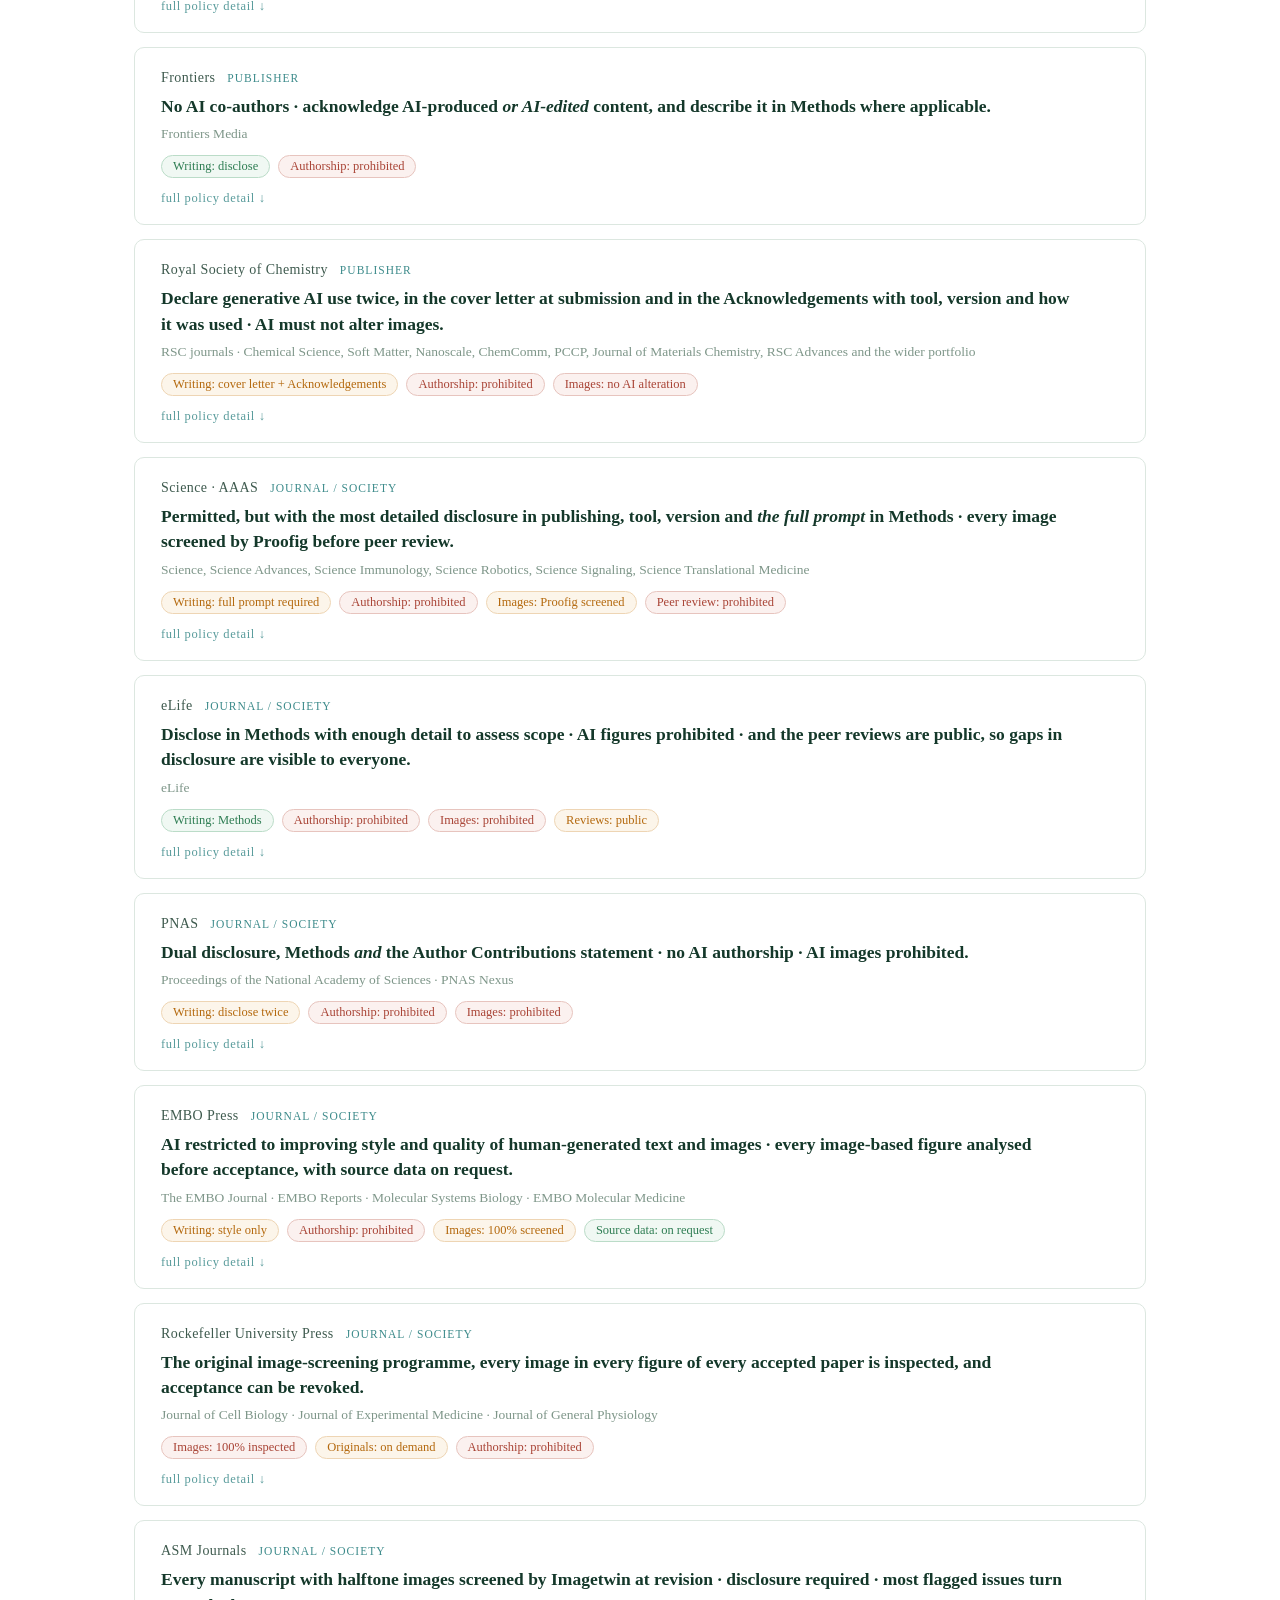
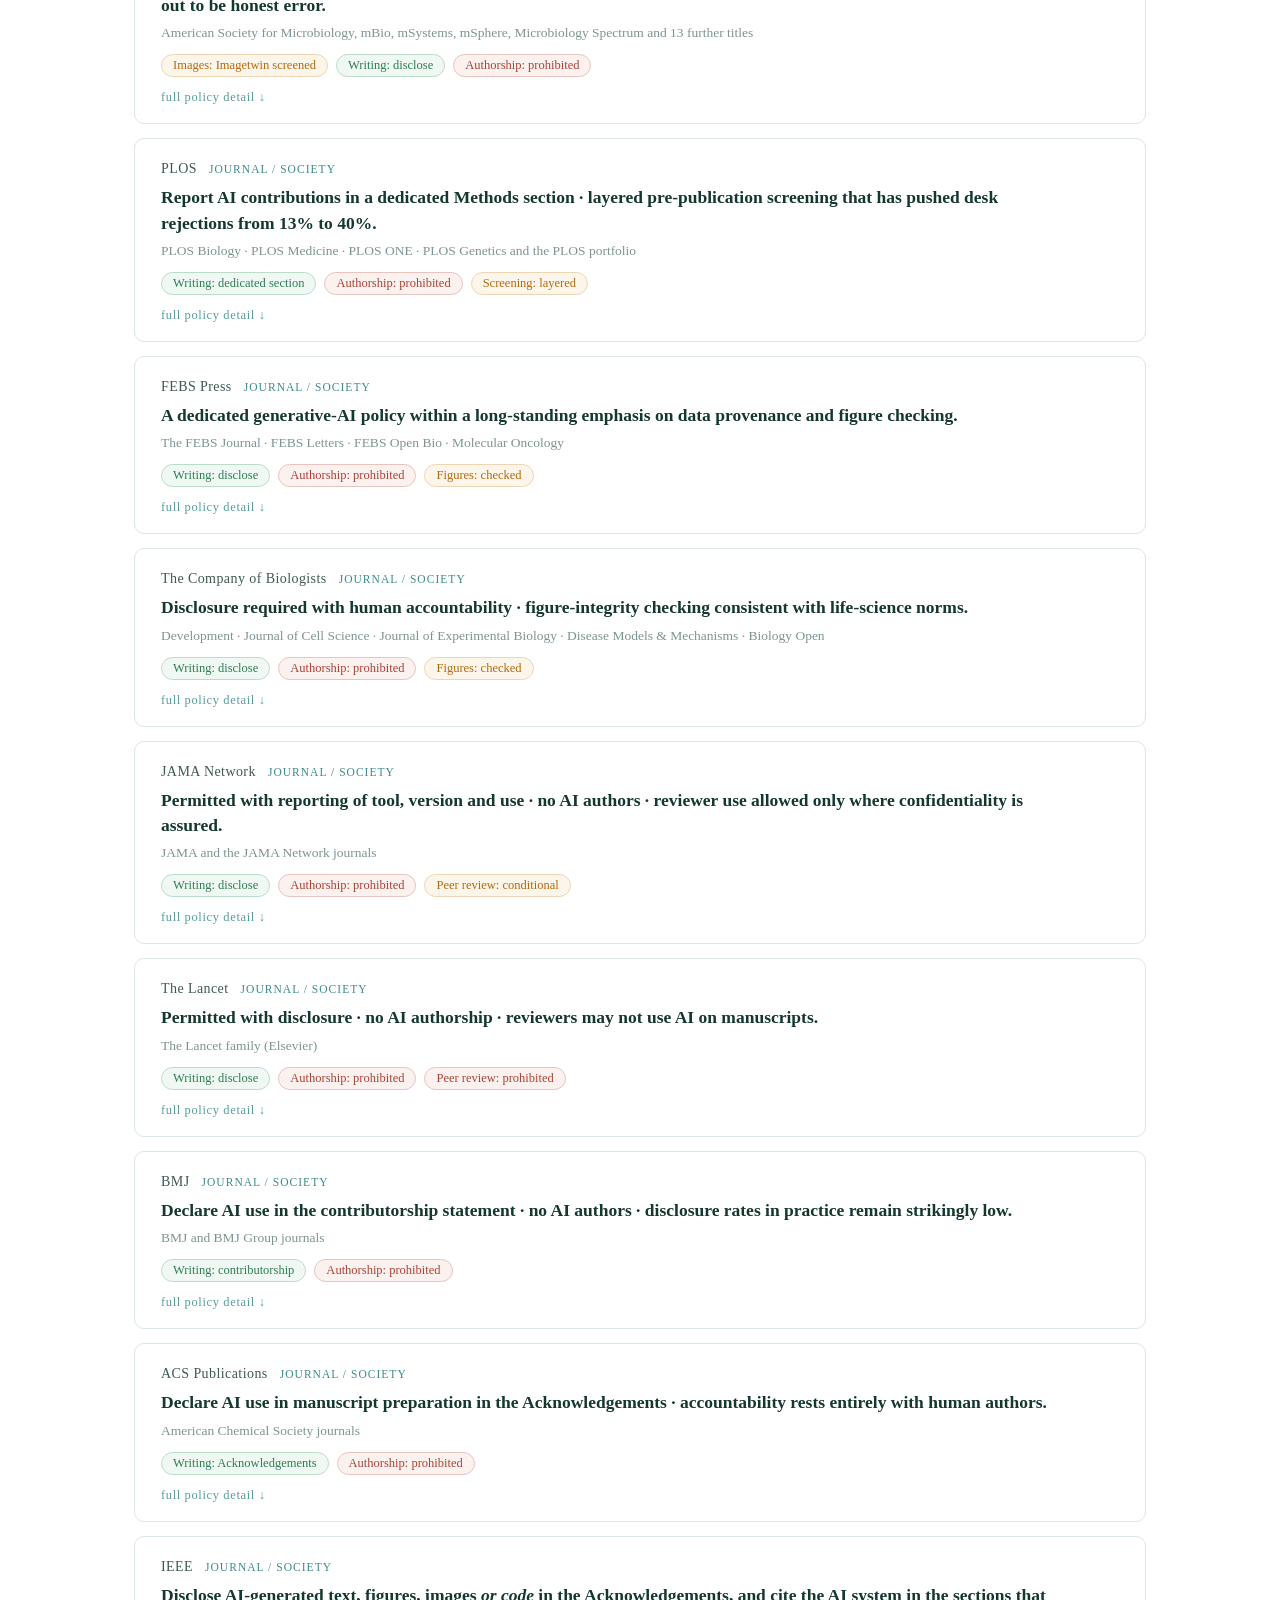
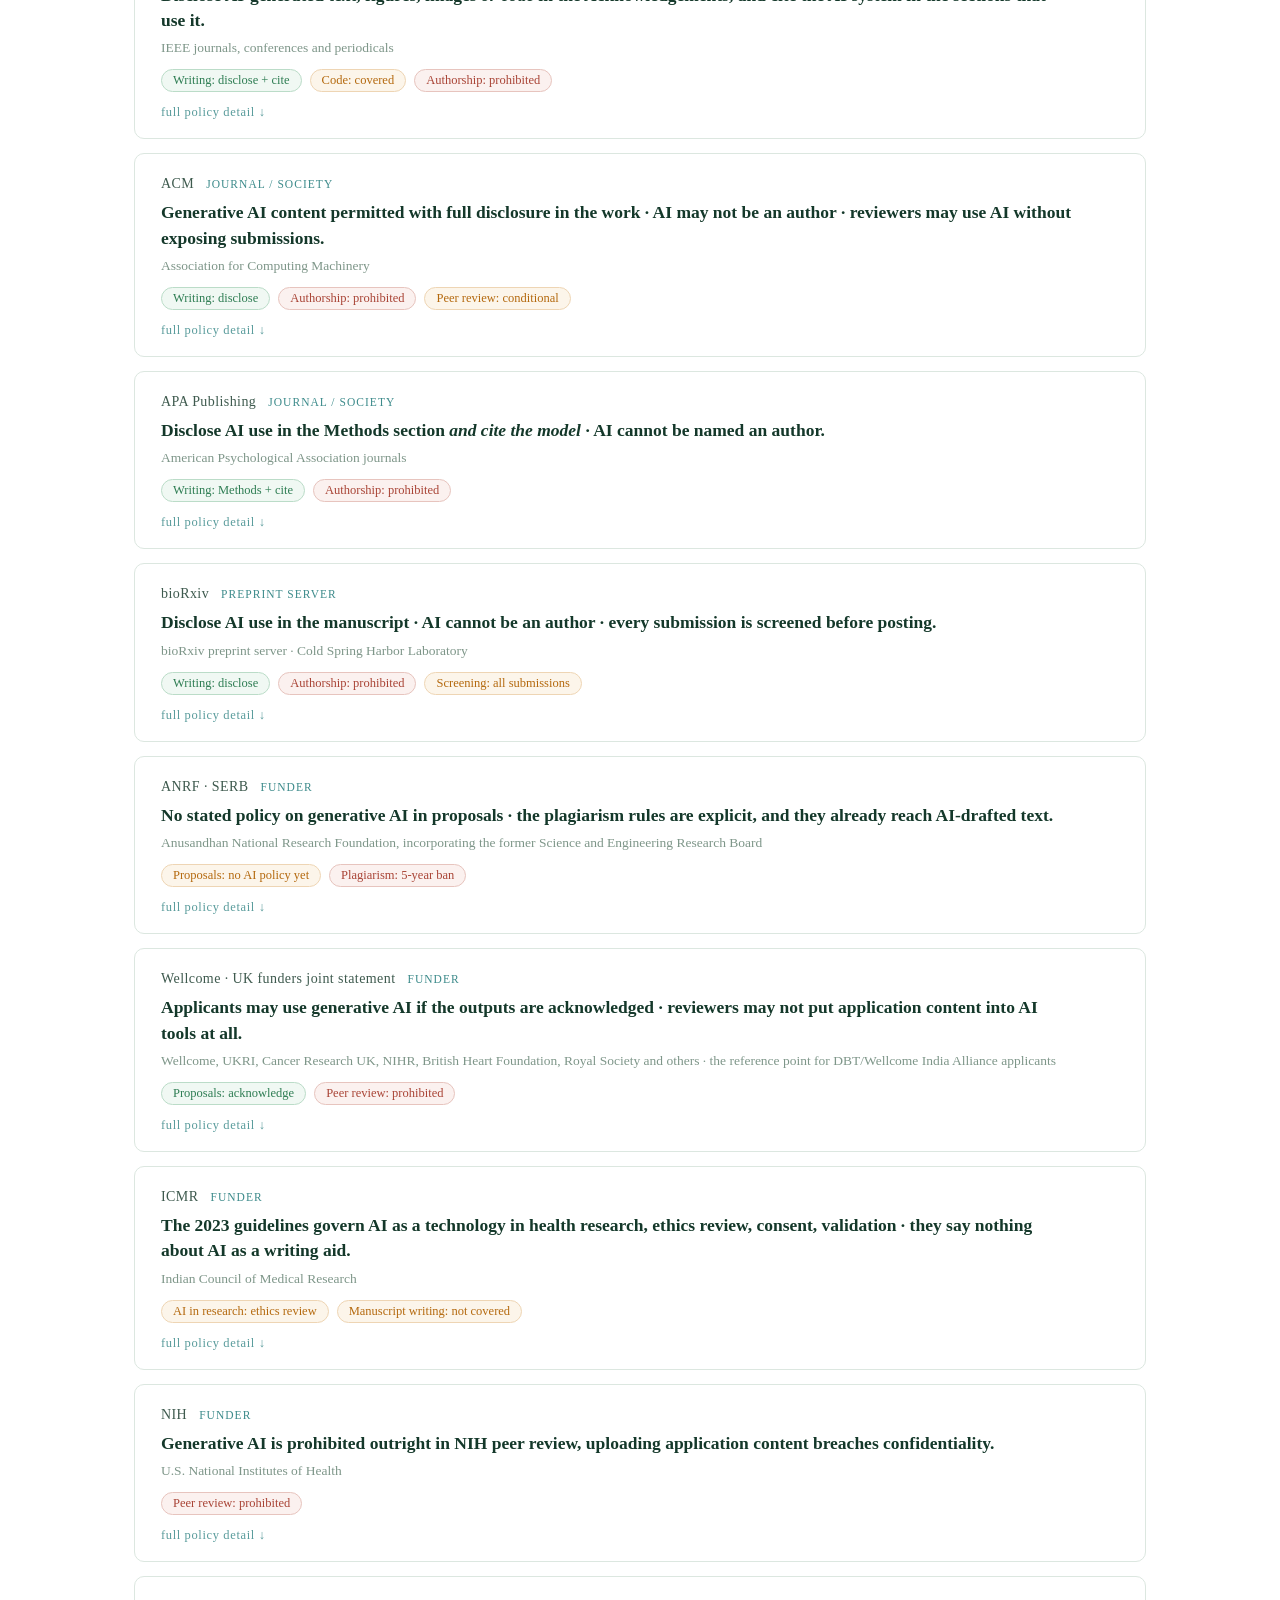
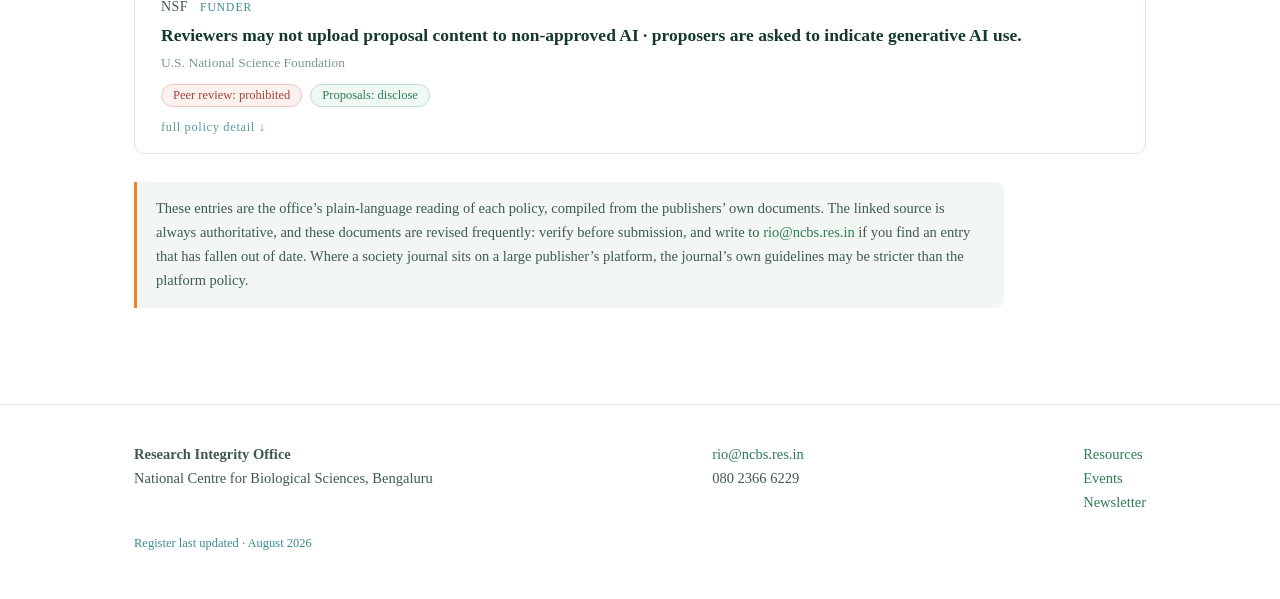
==== commit 17a26a3a: "Remove em dashes across site text" ====
--- a/ai-register.html
+++ b/ai-register.html
@@ -4,7 +4,7 @@
 <meta charset="UTF-8">
 <meta name="viewport" content="width=device-width, initial-scale=1.0">
 <title>AI Policy Register · Research Integrity Office · NCBS</title>
-<meta name="description" content="Look up any journal's or publisher's policy on AI in research writing, figures and peer review — a register maintained and verified by the Research Integrity Office at NCBS.">
+<meta name="description" content="Look up any journal's or publisher's policy on AI in research writing, figures and peer review: a register maintained and verified by the Research Integrity Office at NCBS.">
 <link rel="stylesheet" href="styles.css">
 </head>
 <body>
@@ -39,7 +39,7 @@
     </p>
     <div class="reg-search">
       <input id="register-search" type="search"
-        placeholder="Type a journal or publisher — Development, Scientific Reports, Elsevier…"
+        placeholder="Type a journal or publisher: Development, Scientific Reports, Elsevier…"
         aria-label="Search journals and publishers" autocomplete="off">
       <div id="register-suggest" class="sugg" hidden></div>
     </div>
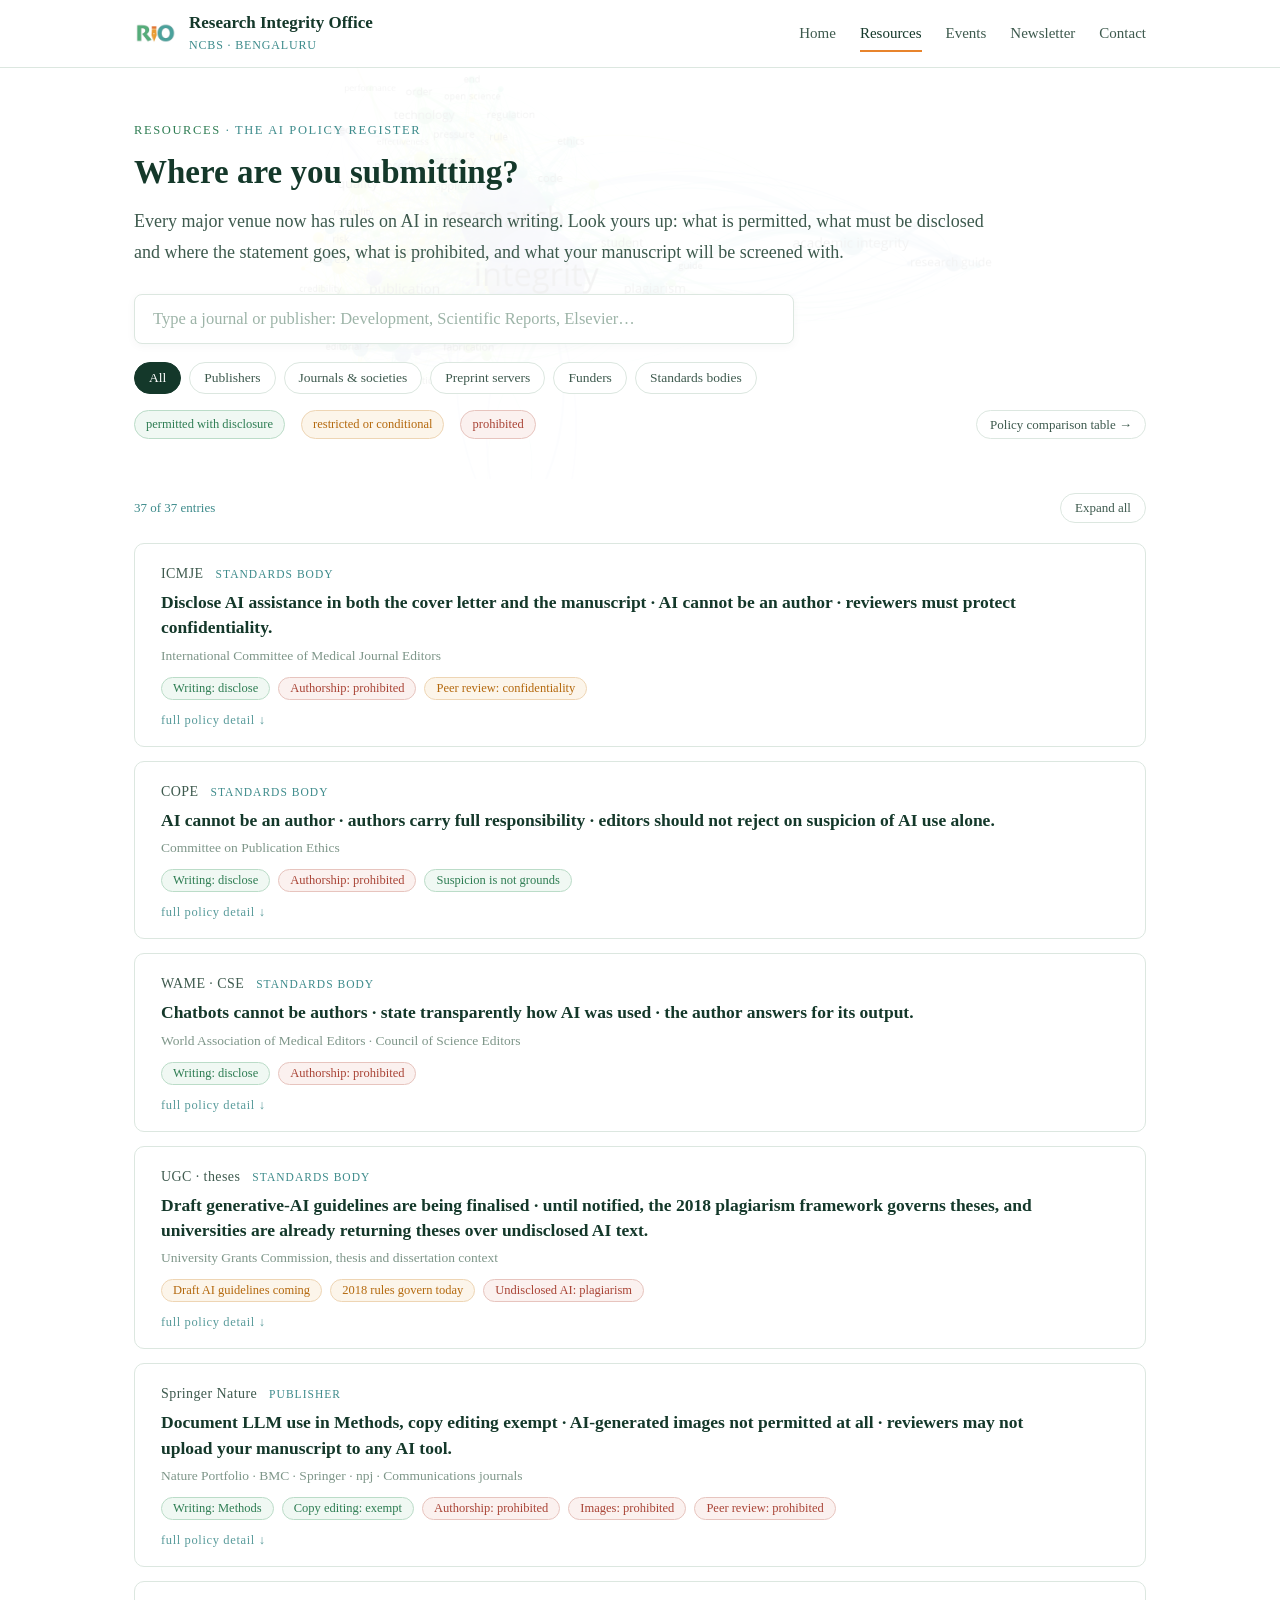
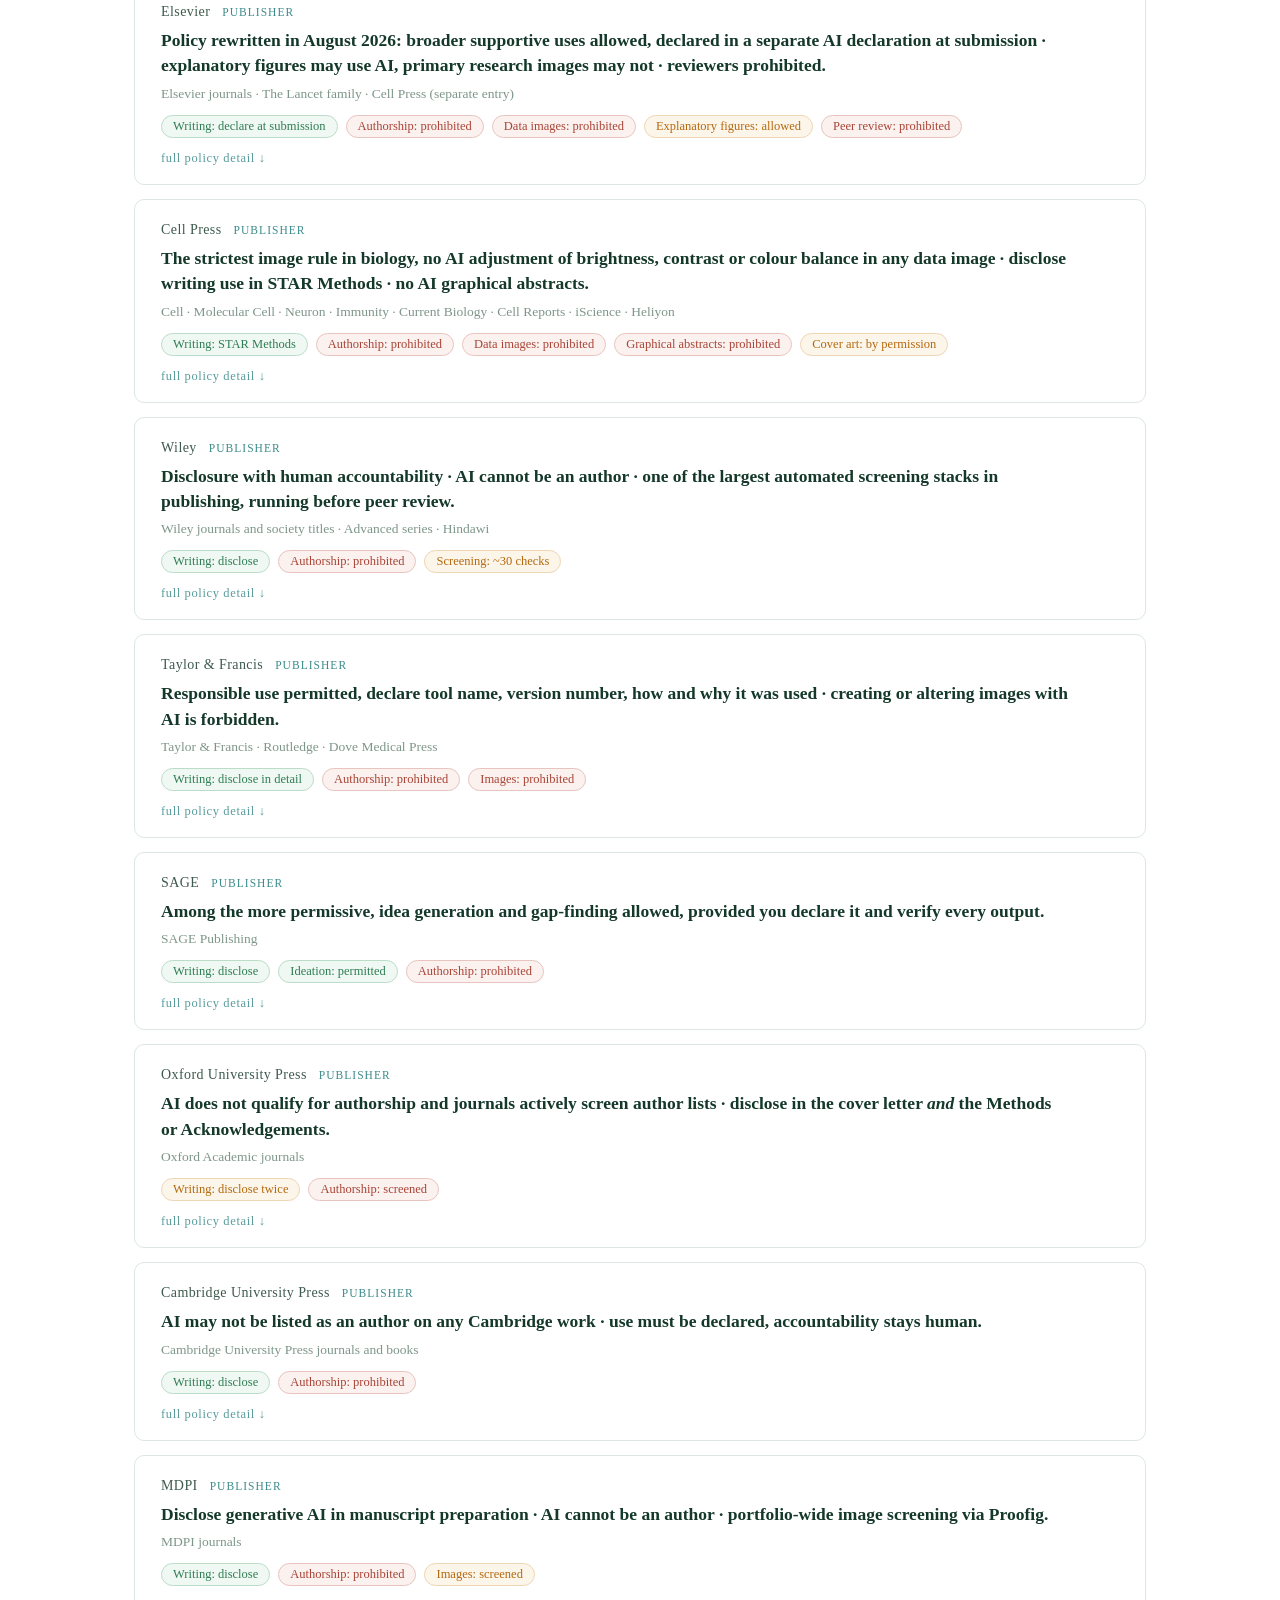
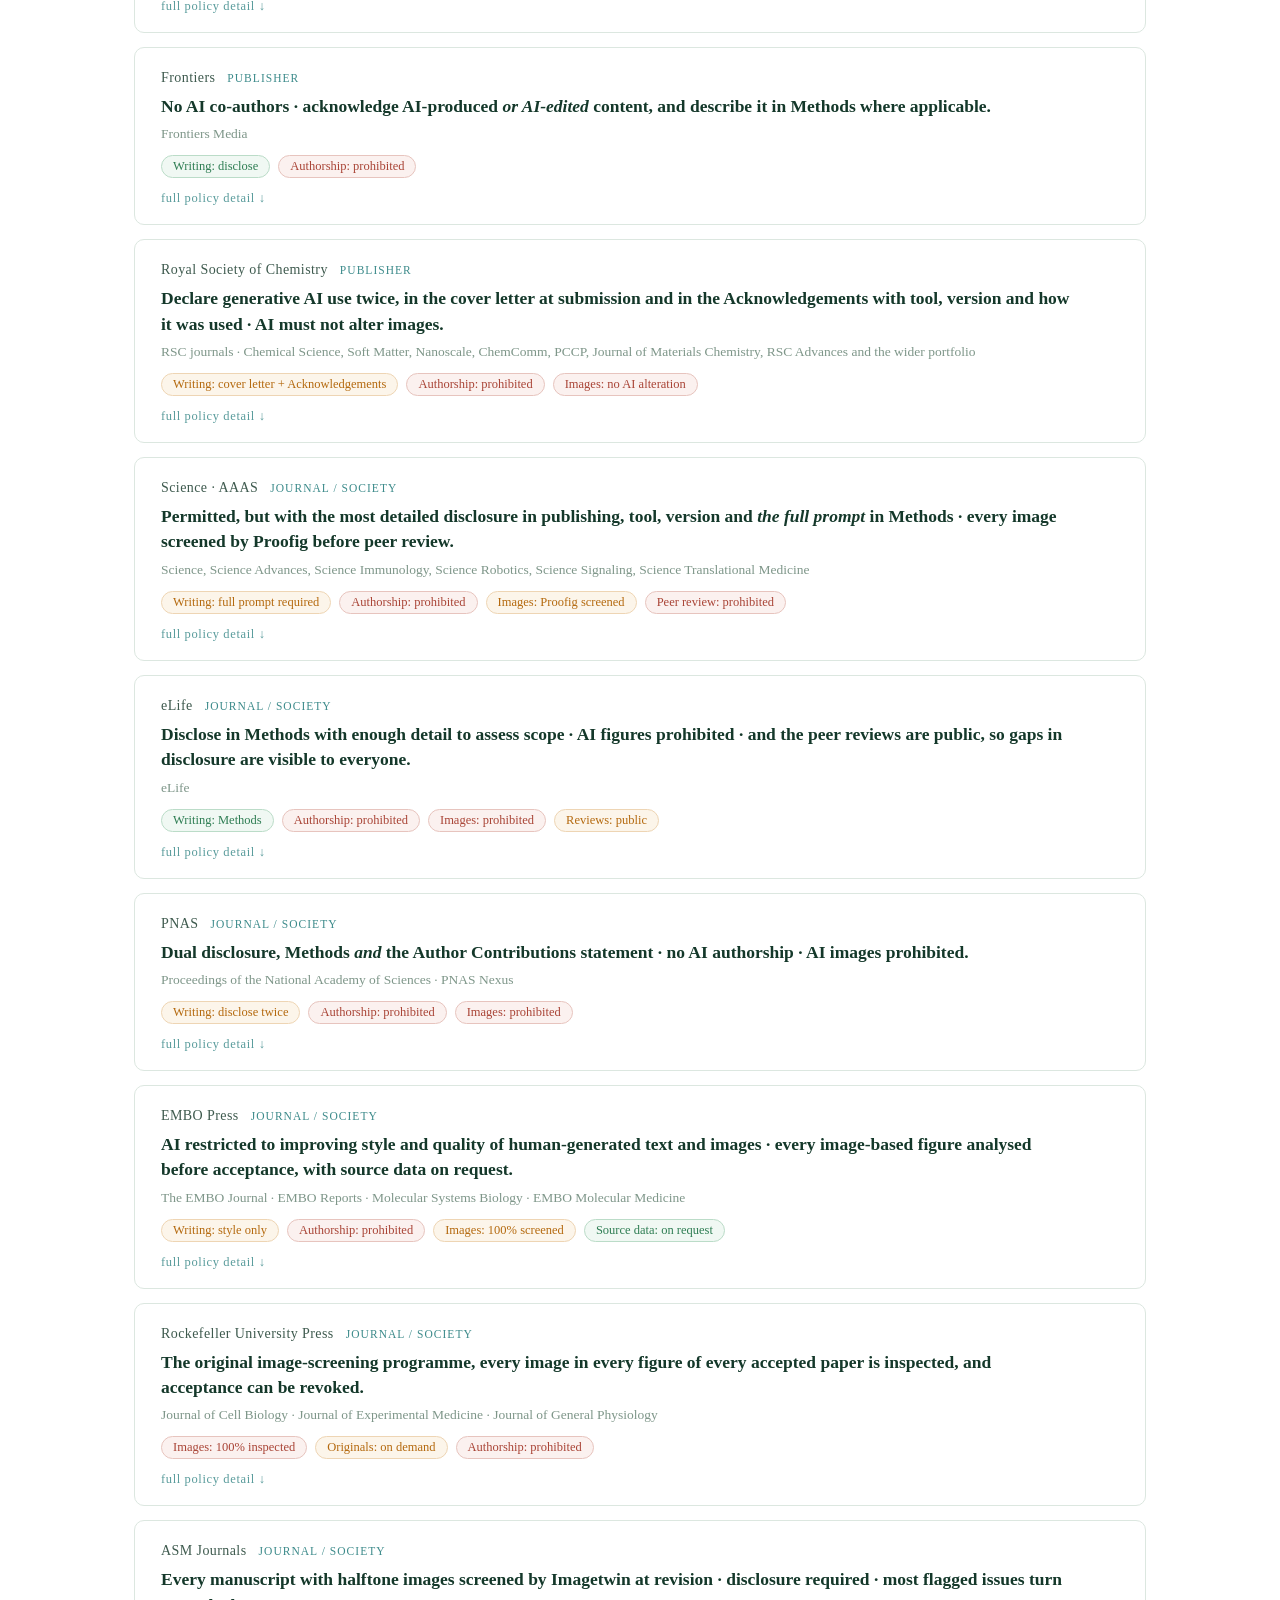
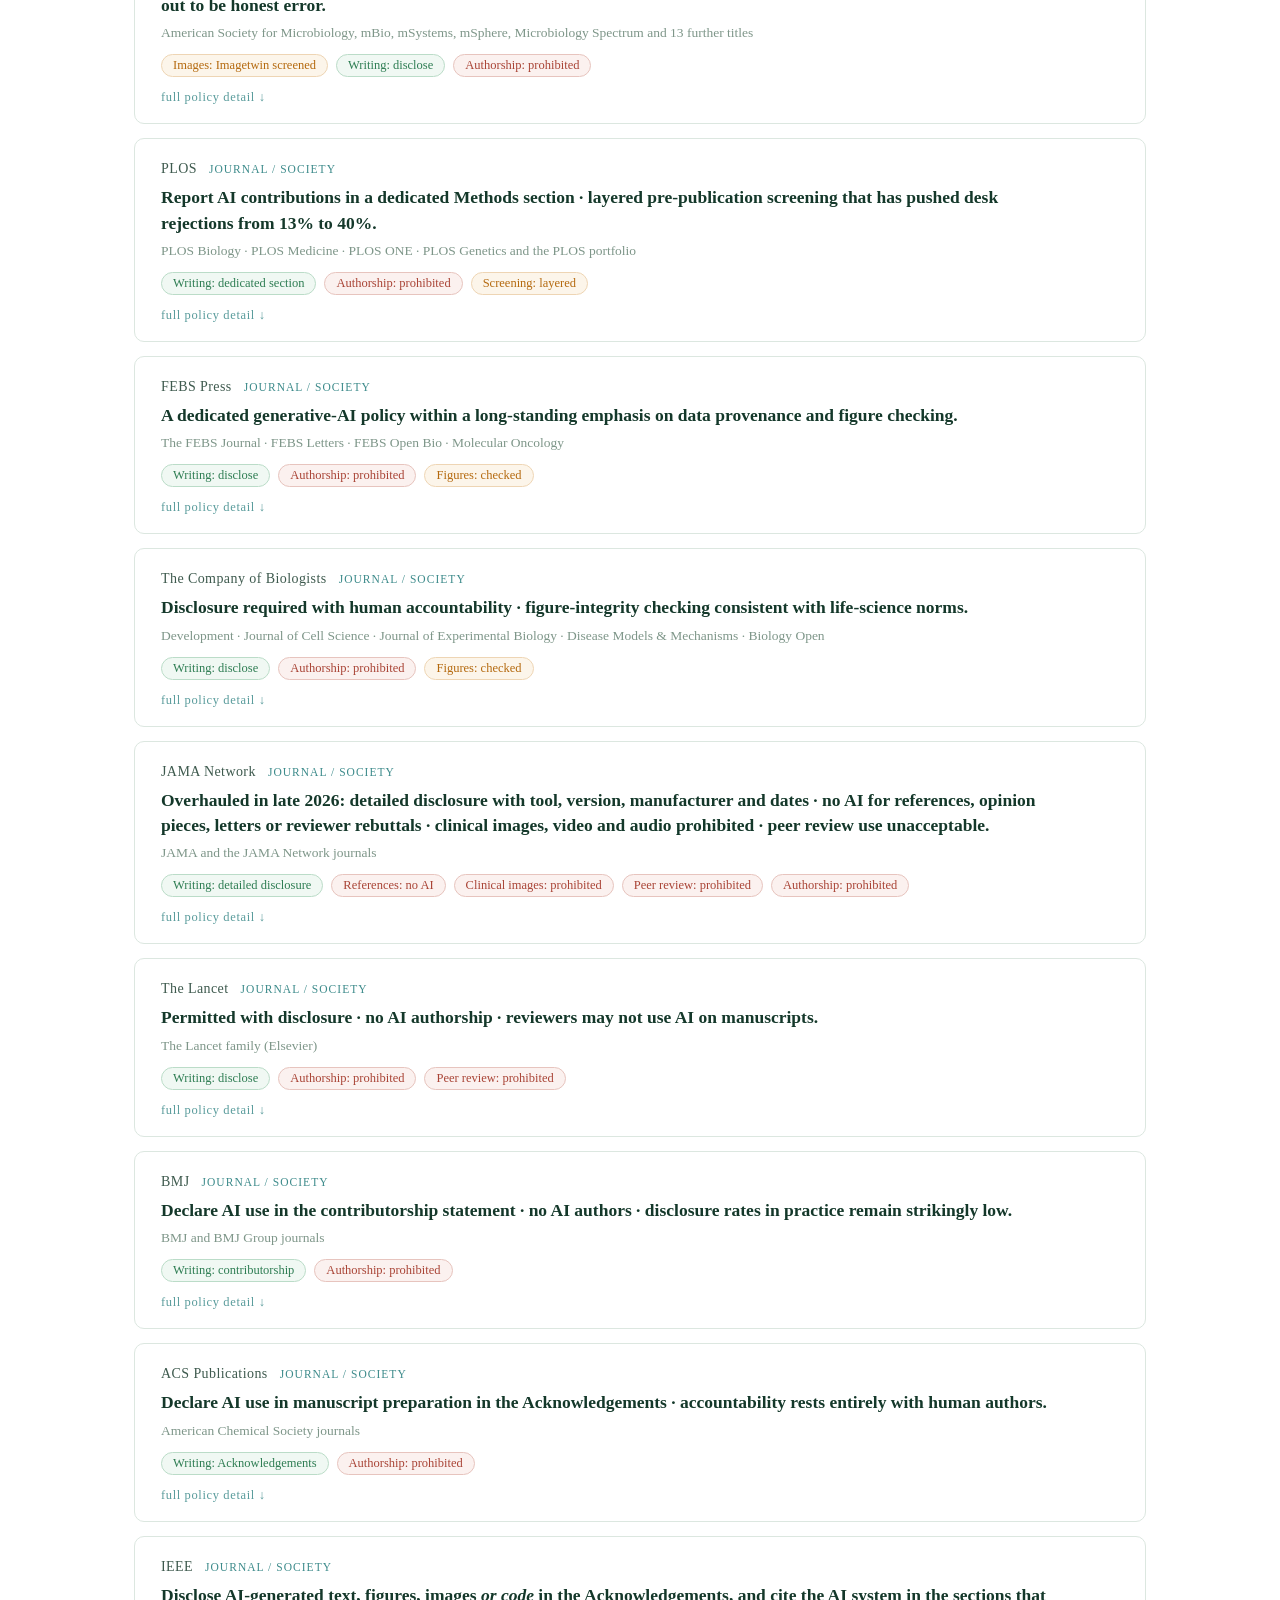
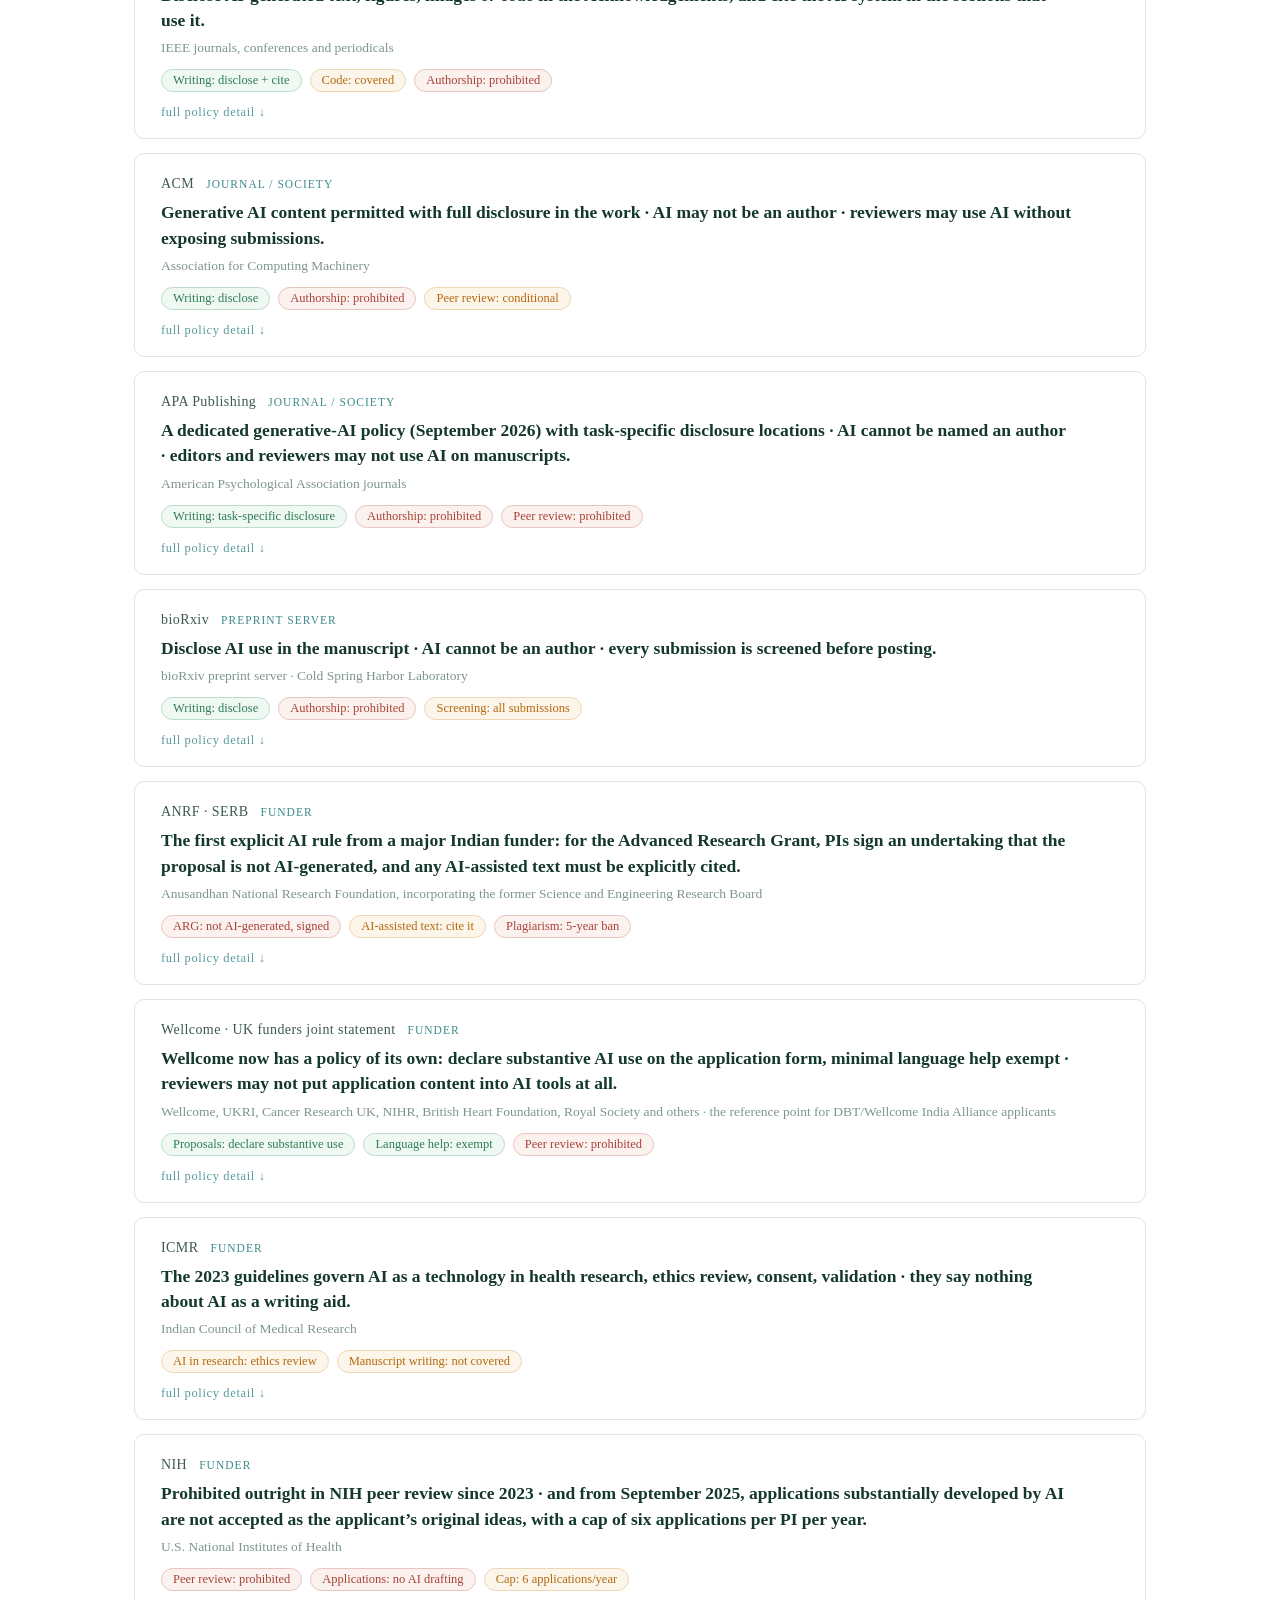
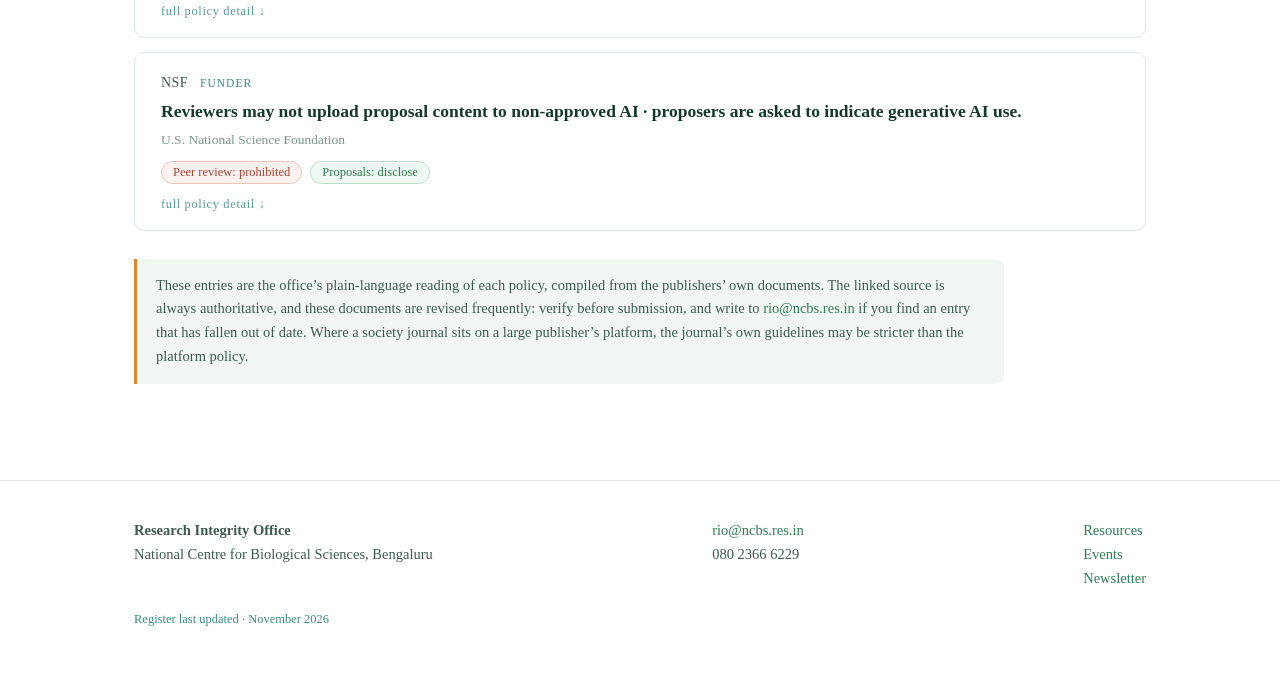
==== commit 304089c9: "Update AI policy register to November 2026 (Elsevier, JAMA, NIH, UGC, ANRF, Wellcome, APA, OUP, Wile" ====
--- a/ai-register.html
+++ b/ai-register.html
@@ -99,7 +99,7 @@
         <a href="newsletter.html">Newsletter</a>
       </div>
     </div>
-    <p class="stamp">Register last updated · August 2026</p>
+    <p class="stamp">Register last updated · November 2026</p>
   </div>
 </footer>
 
